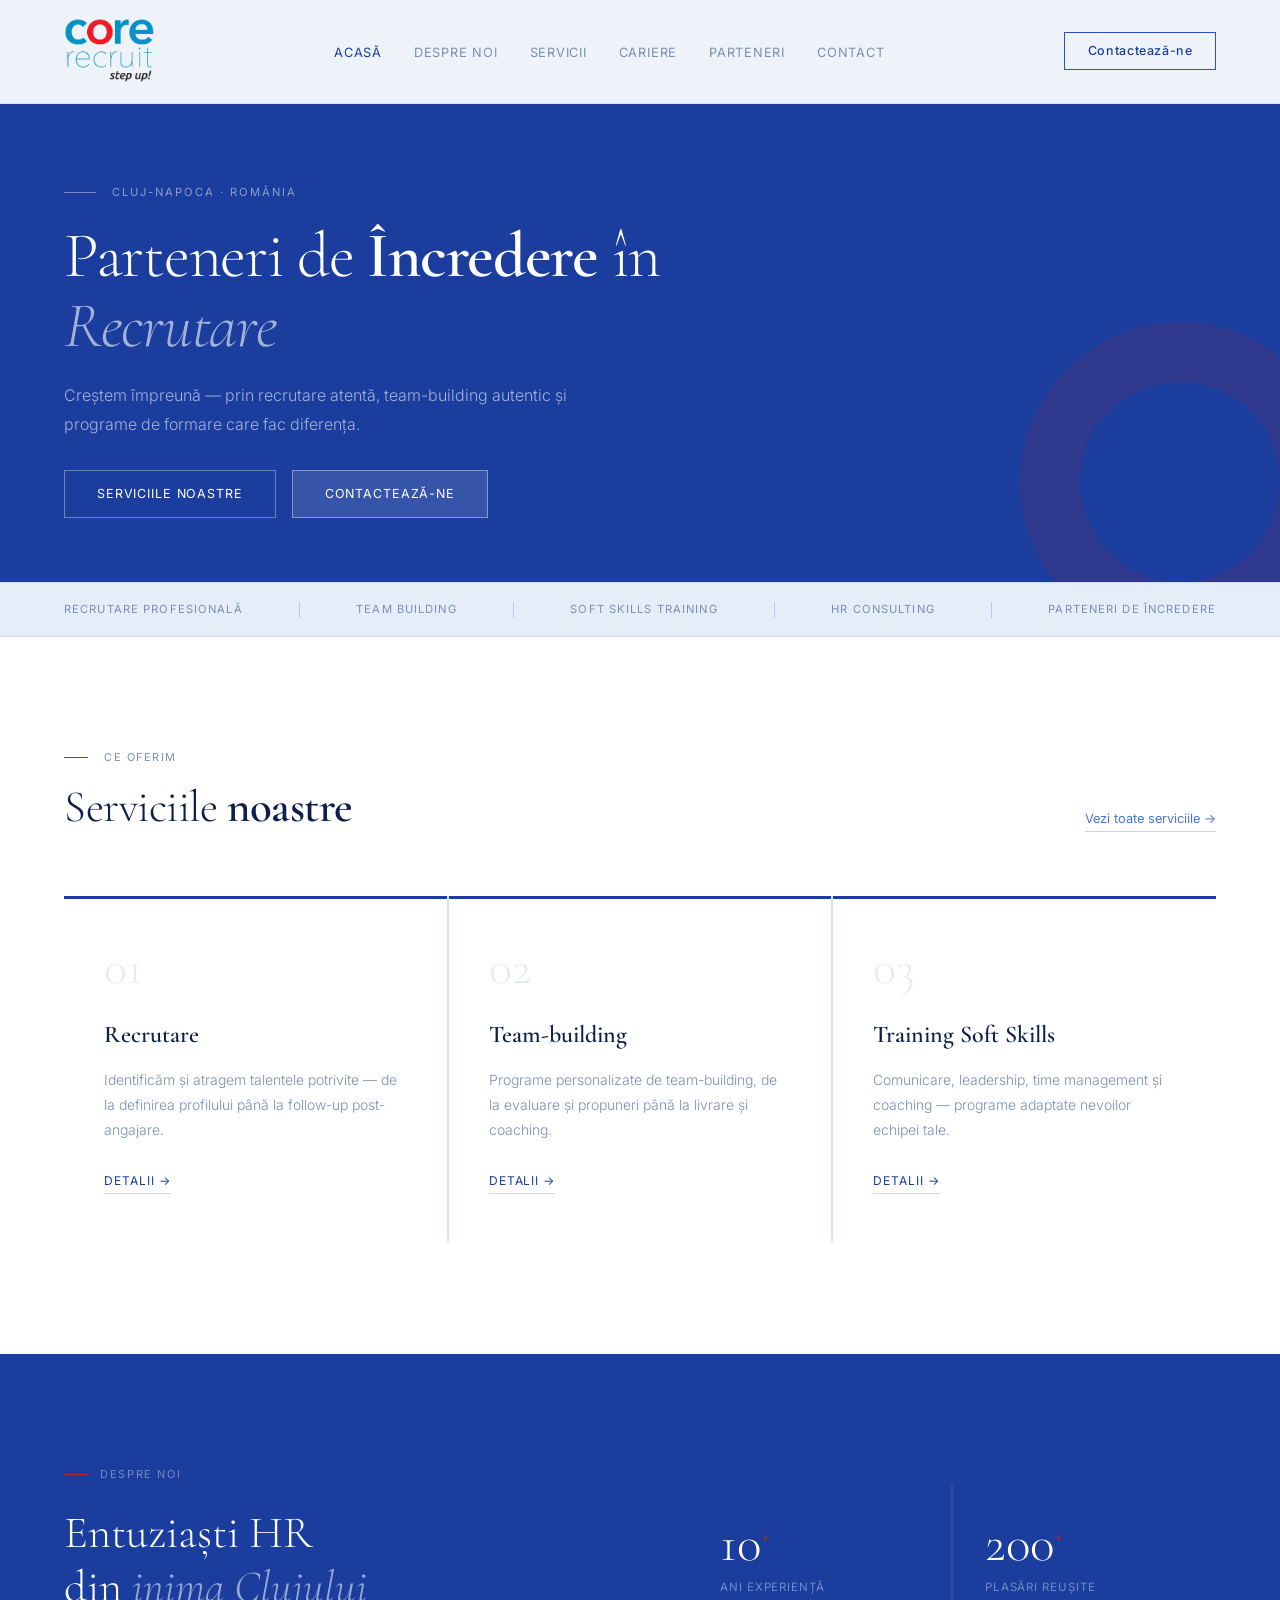
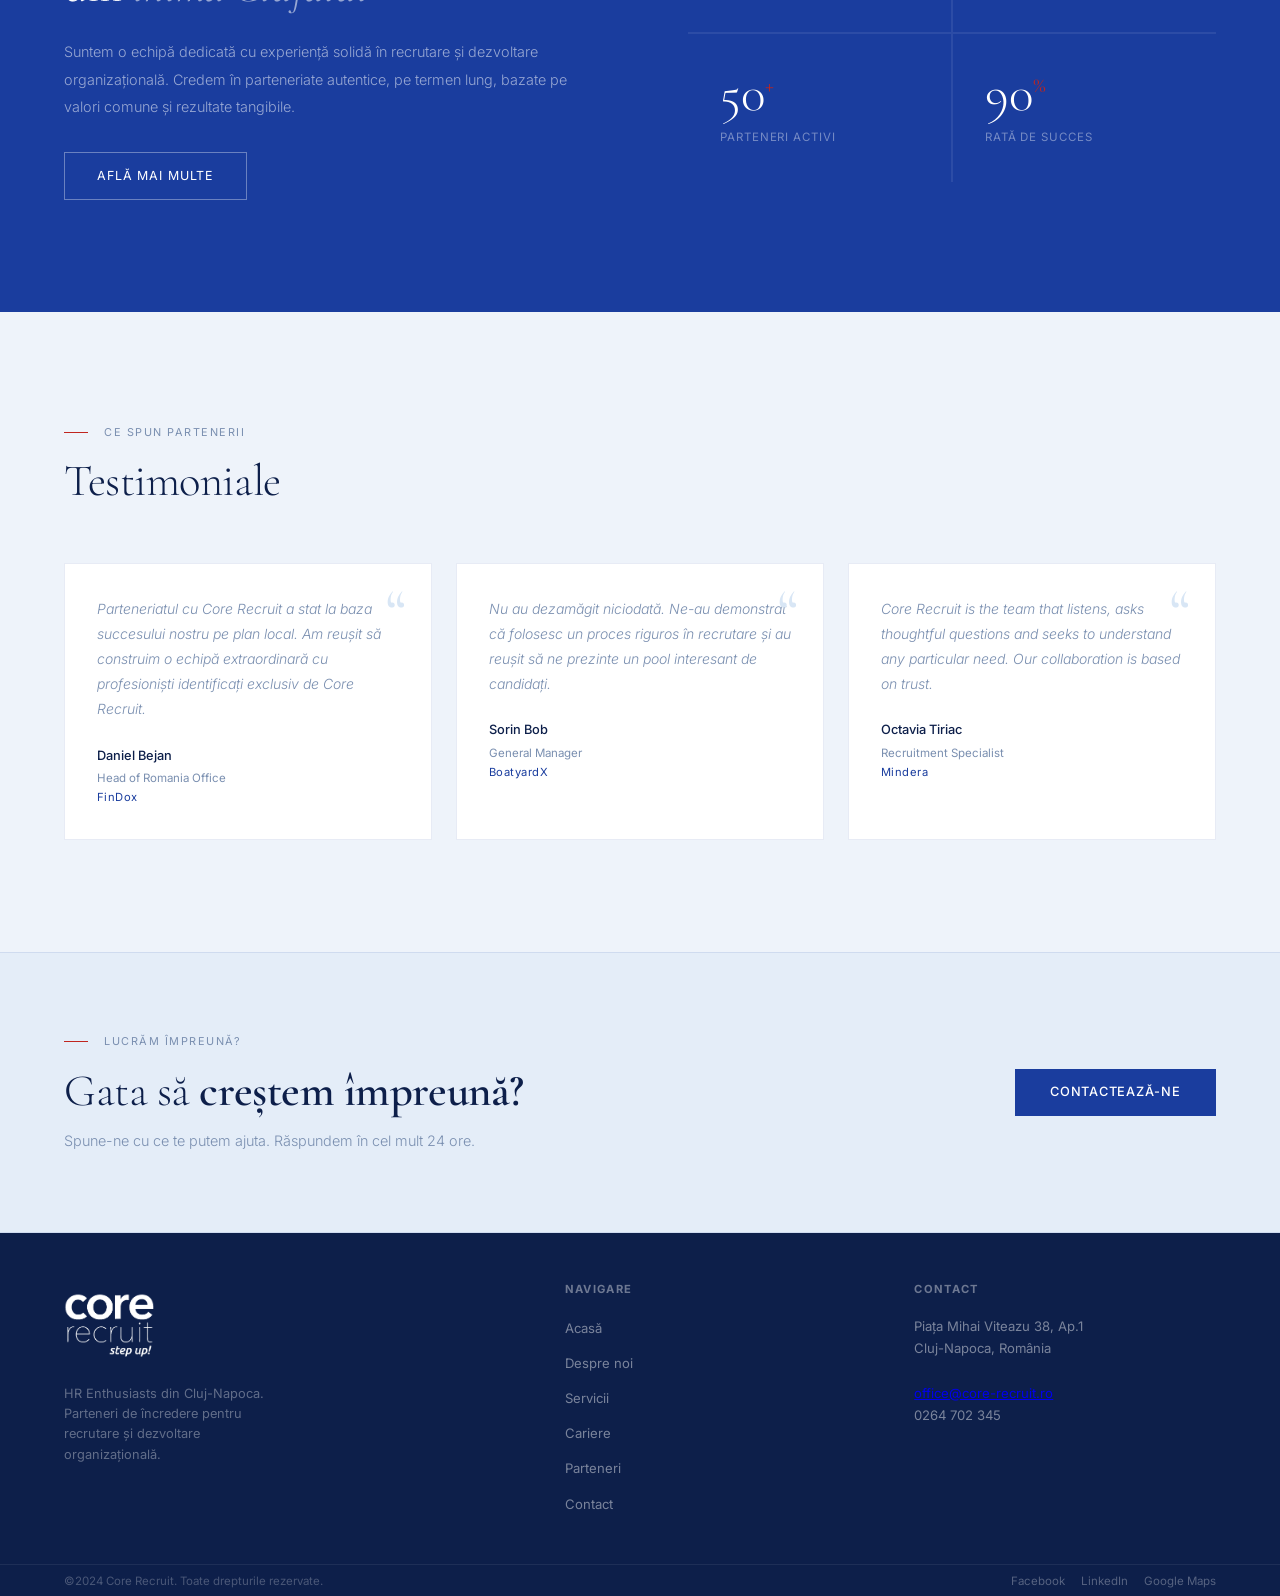
==== index.html @ f517571a "Update index.html" ====
<!DOCTYPE html>
<html lang="ro">
<head>
<meta charset="UTF-8">
<meta name="viewport" content="width=device-width, initial-scale=1.0">
<title>Core Recruit — HR Enthusiasts | Cluj-Napoca</title>
<meta name="description" content="Core Recruit — Agenție de recrutare, team-building și training din Cluj-Napoca. Parteneri de încredere pentru afacerea ta.">
<link href="https://fonts.googleapis.com/css2?family=Cormorant+Garamond:ital,wght@0,300;0,400;0,600;1,300;1,400&family=Inter:wght@300;400;500&display=swap" rel="stylesheet">
<link rel="stylesheet" href="css/styles.css">
<style>
  /* HERO */
  .hero {
    background: var(--blue); padding: 5rem 4rem 4rem; position: relative; overflow: hidden;
  }
  .hero::after {
    content: ''; position: absolute; right: -60px; bottom: -60px;
    width: 320px; height: 320px; border-radius: 50%;
    border: 60px solid rgba(192,37,31,0.12); pointer-events: none;
  }
  .hero-eyebrow { display: flex; align-items: center; gap: 1rem; margin-bottom: 1.2rem; }
  .hero-eyebrow .eyebrow-line { width: 32px; height: 1px; background: rgba(255,255,255,0.4); }
  .hero-eyebrow .eyebrow-text { font-size: 0.7rem; letter-spacing: 0.18em; text-transform: uppercase; color: rgba(255,255,255,0.5); }
  h1 {
    font-family: 'Cormorant Garamond', serif; font-size: clamp(2.5rem, 5vw, 4.5rem);
    font-weight: 300; line-height: 1.1; letter-spacing: -0.02em; color: white; margin-bottom: 1.2rem; max-width: 700px;
  }
  h1 strong { font-weight: 600; color: white; }
  h1 em { font-style: italic; color: rgba(255,255,255,0.6); }
  .hero-desc { font-size: 1rem; color: rgba(255,255,255,0.6); line-height: 1.8; max-width: 520px; margin-bottom: 2rem; font-weight: 300; }
  .hero-btns { display: flex; gap: 1rem; flex-wrap: wrap; }

  /* SERVICES SECTION */
  .services { padding: 7rem 4rem; background: var(--white); }
  .services-top { display: flex; justify-content: space-between; align-items: flex-end; margin-bottom: 4rem; }
  .section-link { font-size: 0.8rem; color: var(--blue-light); text-decoration: none; border-bottom: 1px solid rgba(74,114,216,0.3); padding-bottom: 1px; transition: color 0.2s; }
  .section-link:hover { color: var(--red); }
  .services-grid { display: grid; grid-template-columns: repeat(3,1fr); gap: 2px; background: var(--bg3); }
  .service-item { background: var(--white); padding: 3rem 2.5rem; transition: background 0.3s; position: relative; overflow: hidden; }
  .service-item::before { content:''; position:absolute; top:0; left:0; right:0; height:3px; background: var(--blue); transition: background 0.3s; }
  .service-item:hover { background: var(--bg); }
  .service-item:hover::before { background: var(--red); }
  .svc-num { font-family: 'Cormorant Garamond', serif; font-size: 3rem; font-weight: 300; color: rgba(26,61,158,0.1); line-height: 1; margin-bottom: 1.5rem; }
  .svc-title { font-family: 'Cormorant Garamond', serif; font-size: 1.5rem; font-weight: 600; color: var(--text); margin-bottom: 0.8rem; }
  .svc-desc { font-size: 0.875rem; color: var(--text-muted); line-height: 1.8; font-weight: 300; }
  .svc-link { display: inline-flex; align-items: center; gap: 0.5rem; margin-top: 1.8rem; font-size: 0.75rem; color: var(--blue); letter-spacing: 0.08em; text-transform: uppercase; text-decoration: none; border-bottom: 1px solid rgba(26,61,158,0.2); padding-bottom: 2px; transition: color 0.2s; }
  .svc-link:hover { color: var(--red); }

  /* ABOUT STRIP */
  .about-strip { background: var(--blue); padding: 7rem 4rem; display: grid; grid-template-columns: 1fr 1fr; gap: 6rem; align-items: center; }
  .al-tag { font-size: 0.68rem; letter-spacing: 0.15em; text-transform: uppercase; color: rgba(255,255,255,0.4); margin-bottom: 1.5rem; display: flex; align-items: center; gap: 0.75rem; }
  .al-tag::before { content:''; width:24px; height:1px; background:var(--red); }
  .about-title { font-family: 'Cormorant Garamond', serif; font-size: clamp(2rem,3.5vw,3rem); font-weight: 300; color: white; line-height: 1.2; margin-bottom: 1.5rem; }
  .about-title em { font-style: italic; color: rgba(255,255,255,0.55); }
  .about-desc { font-size: 0.9rem; color: rgba(255,255,255,0.55); line-height: 1.9; font-weight: 300; margin-bottom: 2rem; }
  .about-right { display: grid; grid-template-columns: 1fr 1fr; gap: 1.5px; background: rgba(255,255,255,0.08); }
  .about-stat { background: var(--blue); padding: 2.2rem 2rem; transition: background 0.3s; }
  .about-stat:hover { background: rgba(255,255,255,0.05); }
  .as-val { font-family: 'Cormorant Garamond', serif; font-size: 3.2rem; font-weight: 300; color: white; line-height: 1; }
  .as-val sup { font-size: 1.4rem; color: var(--red); vertical-align: super; }
  .as-label { font-size: 0.72rem; color: rgba(255,255,255,0.4); text-transform: uppercase; letter-spacing: 0.08em; margin-top: 0.5rem; }

  /* TESTIMONIALS */
  .testimonials { padding: 7rem 4rem; background: var(--bg); }
  .testimonials-grid { display: grid; grid-template-columns: repeat(3,1fr); gap: 1.5rem; margin-top: 3.5rem; }
  .tcard { background: var(--white); border: 1px solid var(--border); padding: 2rem; position: relative; transition: box-shadow 0.3s; }
  .tcard:hover { box-shadow: 0 8px 32px rgba(26,61,158,0.08); }
  .tcard::before { content:'\201C'; font-family:'Cormorant Garamond',serif; font-size:4rem; color:var(--bg3); position:absolute; top:1rem; right:1.5rem; line-height:1; }
  .tcard-text { font-size: 0.875rem; color: var(--text-muted); line-height: 1.8; font-weight: 300; margin-bottom: 1.5rem; font-style: italic; }
  .tcard-author { font-size: 0.8rem; font-weight: 500; color: var(--text); }
  .tcard-role { font-size: 0.72rem; color: var(--text-muted); margin-top: 0.2rem; }
  .tcard-company { font-size: 0.7rem; color: var(--blue); margin-top: 0.1rem; letter-spacing: 0.04em; }

  /* CONTACT CTA */
  .contact-cta { background: var(--bg2); border-top: 1px solid var(--border); border-bottom: 1px solid var(--border); padding: 5rem 4rem; display: flex; justify-content: space-between; align-items: center; gap: 3rem; }
  .cta-left .section-title { margin-bottom: 0.8rem; }
  .cta-left p { font-size: 0.9rem; color: var(--text-muted); font-weight: 300; }
  .cta-right { flex-shrink: 0; }

  @media (max-width: 960px) {
    .hero { padding: 3.5rem 1.5rem 3rem; }
    .services, .about-strip, .testimonials, .contact-cta { padding: 4rem 1.5rem; }
    .services-grid, .testimonials-grid { grid-template-columns: 1fr; }
    .about-strip { grid-template-columns: 1fr; gap: 3rem; }
    .contact-cta { flex-direction: column; align-items: flex-start; }
    .services-top { flex-direction: column; align-items: flex-start; gap: 1rem; }
  }
</style>
<script src="https://identity.netlify.com/v1/netlify-identity-widget.js"></script>
</head>
<body>

<nav>
  <a href="index.html" class="logo" id="nav-logo-link">
    <img src="/images/core-recruit-logo.png" alt="Core Recruit" id="nav-logo-img" style="height:90px;width:auto;display:block;">
    <span id="nav-logo-text" style="display:none;">Core<span style="color:var(--red);">.</span>Recruit</span>
  </a>
  <ul>
    <li><a href="index.html" class="active">Acasă</a></li>
    <li><a href="about.html">Despre noi</a></li>
    <li><a href="services.html">Servicii</a></li>
    <li><a href="careers.html">Cariere</a></li>
    <li><a href="partners.html">Parteneri</a></li>
    <li><a href="contact.html">Contact</a></li>
  </ul>
  <a href="contact.html" class="nav-cta">Contactează-ne</a>
  <button class="hamburger" id="hamburger" aria-label="Menu">
    <span></span><span></span><span></span>
  </button>
</nav>
<div class="mobile-menu" id="mobile-menu">
  <a href="index.html">Acasă</a>
  <a href="about.html">Despre noi</a>
  <a href="services.html">Servicii</a>
  <a href="careers.html">Cariere</a>
  <a href="partners.html">Parteneri</a>
  <a href="contact.html">Contact</a>
</div>

<section class="hero">
  <div class="hero-eyebrow">
    <div class="eyebrow-line"></div>
    <span class="eyebrow-text">Cluj-Napoca · România</span>
  </div>
  <h1>
    Parteneri de <strong style="display:inline;">Încredere</strong> în <em>Recrutare</em>
  </h1>
  <p class="hero-desc">Creștem împreună — prin recrutare atentă, team-building autentic și programe de formare care fac diferența.</p>
  <div class="hero-btns">
    <a href="services.html" class="btn-white">Serviciile noastre</a>
    <a href="contact.html" class="btn-white" style="background:rgba(255,255,255,0.12);border-color:rgba(255,255,255,0.4);">Contactează-ne</a>
  </div>
</section>

<div class="divider-strip">
  <div class="ds-item"><span class="ds-text">Recrutare profesională</span></div>
  <div class="ds-line"></div>
  <div class="ds-item"><span class="ds-text">Team Building</span></div>
  <div class="ds-line"></div>
  <div class="ds-item"><span class="ds-text">Soft Skills Training</span></div>
  <div class="ds-line"></div>
  <div class="ds-item"><span class="ds-text">HR Consulting</span></div>
  <div class="ds-line"></div>
  <div class="ds-item"><span class="ds-text">Parteneri de încredere</span></div>
</div>

<section class="services">
  <div class="services-top">
    <div>
      <div class="section-eyebrow"><div class="eyebrow-line"></div><span class="eyebrow-text">Ce oferim</span></div>
      <div class="section-title">Serviciile <strong>noastre</strong></div>
    </div>
    <a href="services.html" class="section-link">Vezi toate serviciile →</a>
  </div>
  <div class="services-grid">
    <div class="service-item">
      <div class="svc-num">01</div>
      <div class="svc-title">Recrutare</div>
      <div class="svc-desc">Identificăm și atragem talentele potrivite — de la definirea profilului până la follow-up post-angajare.</div>
      <a href="services.html#recrutare" class="svc-link">Detalii →</a>
    </div>
    <div class="service-item">
      <div class="svc-num">02</div>
      <div class="svc-title">Team-building</div>
      <div class="svc-desc">Programe personalizate de team-building, de la evaluare și propuneri până la livrare și coaching.</div>
      <a href="services.html#teambuilding" class="svc-link">Detalii →</a>
    </div>
    <div class="service-item">
      <div class="svc-num">03</div>
      <div class="svc-title">Training Soft Skills</div>
      <div class="svc-desc">Comunicare, leadership, time management și coaching — programe adaptate nevoilor echipei tale.</div>
      <a href="services.html#training" class="svc-link">Detalii →</a>
    </div>
  </div>
</section>

<section class="about-strip">
  <div class="about-left">
    <div class="al-tag">Despre noi</div>
    <div class="about-title">Entuziaști HR<br>din <em>inima Clujului</em></div>
    <p class="about-desc">Suntem o echipă dedicată cu experiență solidă în recrutare și dezvoltare organizațională. Credem în parteneriate autentice, pe termen lung, bazate pe valori comune și rezultate tangibile.</p>
    <a href="about.html" class="btn-white">Află mai multe</a>
  </div>
  <div class="about-right">
    <div class="about-stat"><div class="as-val">10<sup>+</sup></div><div class="as-label">Ani experiență</div></div>
    <div class="about-stat"><div class="as-val">200<sup>+</sup></div><div class="as-label">Plasări reușite</div></div>
    <div class="about-stat"><div class="as-val">50<sup>+</sup></div><div class="as-label">Parteneri activi</div></div>
    <div class="about-stat"><div class="as-val">90<sup>%</sup></div><div class="as-label">Rată de succes</div></div>
  </div>
</section>

<section class="testimonials">
  <div class="section-eyebrow"><div class="eyebrow-line"></div><span class="eyebrow-text">Ce spun partenerii</span></div>
  <div class="section-title">Testimoniale</div>
  <div class="testimonials-grid">
    <div class="tcard">
      <p class="tcard-text">Parteneriatul cu Core Recruit a stat la baza succesului nostru pe plan local. Am reușit să construim o echipă extraordinară cu profesioniști identificați exclusiv de Core Recruit.</p>
      <div class="tcard-author">Daniel Bejan</div>
      <div class="tcard-role">Head of Romania Office</div>
      <div class="tcard-company">FinDox</div>
    </div>
    <div class="tcard">
      <p class="tcard-text">Nu au dezamăgit niciodată. Ne-au demonstrat că folosesc un proces riguros în recrutare și au reușit să ne prezinte un pool interesant de candidați.</p>
      <div class="tcard-author">Sorin Bob</div>
      <div class="tcard-role">General Manager</div>
      <div class="tcard-company">BoatyardX</div>
    </div>
    <div class="tcard">
      <p class="tcard-text">Core Recruit is the team that listens, asks thoughtful questions and seeks to understand any particular need. Our collaboration is based on trust.</p>
      <div class="tcard-author">Octavia Tiriac</div>
      <div class="tcard-role">Recruitment Specialist</div>
      <div class="tcard-company">Mindera</div>
    </div>
  </div>
</section>

<div class="contact-cta">
  <div class="cta-left">
    <div class="section-eyebrow"><div class="eyebrow-line"></div><span class="eyebrow-text">Lucrăm împreună?</span></div>
    <div class="section-title">Gata să <strong>creștem împreună?</strong></div>
    <p>Spune-ne cu ce te putem ajuta. Răspundem în cel mult 24 ore.</p>
  </div>
  <div class="cta-right">
    <a href="contact.html" class="btn-primary">Contactează-ne</a>
  </div>
</div>

<footer>
  <div class="footer-brand">
    <a href="index.html" class="footer-logo" id="footer-logo-link">
      <img src="/images/core-recruit-logo.png" alt="Core Recruit" id="footer-logo-img" style="height:90px;width:auto;display:block;filter:brightness(0) invert(1);">
      <span id="footer-logo-text" style="display:none;">Core<span style="color:var(--red);">.</span>Recruit</span>
    </a>
    <p class="footer-tagline">HR Enthusiasts din Cluj-Napoca. Parteneri de încredere pentru recrutare și dezvoltare organizațională.</p>
  </div>
  <div class="footer-col">
    <h4>Navigare</h4>
    <ul>
      <li><a href="index.html">Acasă</a></li>
      <li><a href="about.html">Despre noi</a></li>
      <li><a href="services.html">Servicii</a></li>
      <li><a href="careers.html">Cariere</a></li>
      <li><a href="partners.html">Parteneri</a></li>
      <li><a href="contact.html">Contact</a></li>
    </ul>
  </div>
  <div class="footer-col">
    <h4>Contact</h4>
    <p>Piața Mihai Viteazu 38, Ap.1<br>Cluj-Napoca, România<br><br><a href="#" id="footer-email-link"></a><script>var e=document.getElementById("footer-email-link");e.textContent="office@core-recruit.ro";e.href="mailto:office@core-recruit.ro";</script><br>0264 702 345</p>
  </div>
</footer>
<div class="footer-bottom">
  <span class="footer-copy">©2024 Core Recruit. Toate drepturile rezervate.</span>
  <div class="footer-social">
    <a href="https://www.facebook.com/corerecruit.ro/" target="_blank">Facebook</a>
    <a href="https://www.linkedin.com/company/core-recruit/" target="_blank">LinkedIn</a>
    <a href="https://maps.google.com/?cid=15807430511712854046" target="_blank">Google Maps</a>
  </div>
</div>

<script src="js/main.js"></script>
<script>
async function loadLogo() {
  try {
    const res = await fetch('/content/settings/site.json');
    if (!res.ok) return;
    const data = await res.json();
    if (data.logo && data.logo.trim() && data.logo !== '/images/core-recruit-logo.png') {
      // CMS has a custom logo — swap both nav and footer
      const navImg = document.getElementById('nav-logo-img');
      const footerImg = document.getElementById('footer-logo-img');
      if (navImg) { navImg.src = data.logo; navImg.style.filter = ''; }
      if (footerImg) { footerImg.src = data.logo; }
    }
    // If logo field is empty, show text fallback instead of broken image
    if (!data.logo || !data.logo.trim()) {
      document.getElementById('nav-logo-img').style.display = 'none';
      document.getElementById('nav-logo-text').style.display = 'inline';
      document.getElementById('footer-logo-img').style.display = 'none';
      document.getElementById('footer-logo-text').style.display = 'inline';
    }
  } catch(e) {
    // On any error, show text fallback
    const navImg = document.getElementById('nav-logo-img');
    if (navImg) navImg.onerror = function() {
      this.style.display = 'none';
      document.getElementById('nav-logo-text').style.display = 'inline';
    };
    const footerImg = document.getElementById('footer-logo-img');
    if (footerImg) footerImg.onerror = function() {
      this.style.display = 'none';
      document.getElementById('footer-logo-text').style.display = 'inline';
    };
  }
}

document.addEventListener('DOMContentLoaded', function() {
  loadLogo();
});
</script>
</body>
</html>
---- css/styles.css ----
/* Core Recruit — Shared Styles v2 with Netlify CMS */
*,*::before,*::after{margin:0;padding:0;box-sizing:border-box}
:root{
  --bg:#eef3fa;--bg2:#e4edf8;--bg3:#d8e6f5;--white:#ffffff;
  --blue:#1a3d9e;--blue-mid:#2a52c0;--blue-light:#4a72d8;
  --red:#c0251f;--text:#0d1f4a;--text-mid:#3a4e7a;--text-muted:#7a8fb0;
  --border:rgba(26,61,158,0.1);--border-strong:rgba(26,61,158,0.2);
}
body{font-family:'Inter',sans-serif;background:var(--bg);color:var(--text);overflow-x:auto;line-height:1.6}

/* NAV */
nav{display:flex;align-items:center;justify-content:space-between;padding:0.4rem 4rem;position:sticky;top:0;z-index:100;background:rgba(238,243,250,0.95);backdrop-filter:blur(16px);border-bottom:1px solid var(--border)}
.logo{font-family:'Cormorant Garamond',serif;font-weight:600;font-size:1.4rem;letter-spacing:0.04em;color:var(--blue);text-decoration:none}
.logo span{color:var(--red)}
nav ul{list-style:none;display:flex;gap:2rem}
nav ul li a{text-decoration:none;color:var(--text-muted);font-size:0.8rem;letter-spacing:0.06em;text-transform:uppercase;transition:color 0.2s}
nav ul li a:hover,nav ul li a.active{color:var(--blue)}
.nav-cta{background:transparent;color:var(--blue);border:1px solid var(--blue-mid);padding:0.5rem 1.4rem;font-family:'Inter',sans-serif;font-size:0.78rem;font-weight:500;letter-spacing:0.05em;cursor:pointer;transition:all 0.25s;text-decoration:none;display:inline-block}
.nav-cta:hover{background:var(--blue);color:white}
.hamburger{display:none;flex-direction:column;gap:5px;cursor:pointer;background:none;border:none;padding:4px}
.hamburger span{width:24px;height:1.5px;background:var(--blue);display:block;transition:all 0.3s}
.mobile-menu{display:none;flex-direction:column;position:fixed;top:64px;left:0;right:0;background:rgba(238,243,250,0.98);backdrop-filter:blur(16px);border-bottom:1px solid var(--border);padding:1.5rem 2rem;gap:1.2rem;z-index:99}
.mobile-menu a{text-decoration:none;color:var(--text-mid);font-size:0.9rem;letter-spacing:0.06em;text-transform:uppercase}
.mobile-menu.open{display:flex}

/* BUTTONS */
.btn-primary{background:var(--blue);color:white;border:none;padding:0.85rem 2.2rem;font-family:'Inter',sans-serif;font-size:0.8rem;font-weight:500;letter-spacing:0.06em;text-transform:uppercase;cursor:pointer;transition:all 0.25s;text-decoration:none;display:inline-block}
.btn-primary:hover{background:var(--blue-mid);transform:translateY(-1px)}
.btn-ghost{background:transparent;color:var(--text-mid);border:1px solid var(--border-strong);padding:0.85rem 2.2rem;font-family:'Inter',sans-serif;font-size:0.8rem;letter-spacing:0.06em;text-transform:uppercase;cursor:pointer;transition:all 0.25s;text-decoration:none;display:inline-block}
.btn-ghost:hover{border-color:var(--blue);color:var(--blue)}
.btn-white{background:transparent;color:white;border:1px solid rgba(255,255,255,0.35);padding:0.8rem 2rem;font-family:'Inter',sans-serif;font-size:0.78rem;letter-spacing:0.07em;text-transform:uppercase;cursor:pointer;transition:all 0.25s;text-decoration:none;display:inline-block}
.btn-white:hover{background:rgba(255,255,255,0.1);border-color:rgba(255,255,255,0.6)}

/* TYPOGRAPHY */
.section-eyebrow{display:flex;align-items:center;gap:1rem;margin-bottom:1rem}
.eyebrow-line{width:24px;height:1px;background:var(--red);flex-shrink:0}
.eyebrow-text{font-size:0.68rem;letter-spacing:0.14em;text-transform:uppercase;color:var(--text-muted)}
.section-title{font-family:'Cormorant Garamond',serif;font-size:clamp(2rem,3.5vw,3rem);font-weight:300;color:var(--text);letter-spacing:-0.01em;line-height:1.1}
.section-title strong{font-weight:600}
.section-title.white{color:white}

/* PAGE HERO */
.page-hero{background:var(--blue);padding:5rem 4rem 4rem;position:relative;overflow:hidden}
.page-hero::after{content:'';position:absolute;right:-60px;bottom:-60px;width:320px;height:320px;border-radius:50%;border:60px solid rgba(192,37,31,0.12);pointer-events:none}
.page-hero-eyebrow{display:flex;align-items:center;gap:1rem;margin-bottom:1.2rem}
.page-hero-eyebrow .eyebrow-line{background:rgba(255,255,255,0.4)}
.page-hero-eyebrow .eyebrow-text{color:rgba(255,255,255,0.5)}
.page-hero h1{font-family:'Cormorant Garamond',serif;font-weight:300;font-size:clamp(2.5rem,5vw,4.5rem);color:white;line-height:1.1;letter-spacing:-0.02em;max-width:700px}
.page-hero h1 strong{font-weight:600}
.page-hero h1 em{font-style:italic;color:rgba(255,255,255,0.6)}
.page-hero p{color:rgba(255,255,255,0.6);font-size:1rem;line-height:1.8;max-width:520px;margin-top:1.2rem}

/* FOOTER */
footer{background:var(--text);padding:3rem 4rem;display:grid;grid-template-columns:1.5fr 1fr 1fr;gap:3rem;align-items:start}
.footer-logo{font-family:'Cormorant Garamond',serif;font-weight:600;font-size:1.3rem;letter-spacing:0.04em;color:white;display:block;margin-bottom:0.8rem;text-decoration:none}
.footer-logo span{color:var(--red)}
.footer-tagline{font-size:0.8rem;color:rgba(255,255,255,0.35);line-height:1.6;max-width:220px}
.footer-col h4{font-size:0.7rem;letter-spacing:0.12em;text-transform:uppercase;color:rgba(255,255,255,0.4);margin-bottom:1rem}
.footer-col ul{list-style:none;display:flex;flex-direction:column;gap:0.6rem}
.footer-col ul li a{font-size:0.82rem;color:rgba(255,255,255,0.45);text-decoration:none;transition:color 0.2s}
.footer-col ul li a:hover{color:white}
.footer-col p{font-size:0.82rem;color:rgba(255,255,255,0.45);line-height:1.7}
.footer-bottom{background:var(--text);border-top:1px solid rgba(255,255,255,0.07);padding:0.4rem 4rem;display:flex;justify-content:space-between;align-items:center}
.footer-copy{font-size:0.72rem;color:rgba(255,255,255,0.25)}
.footer-social{display:flex;gap:1rem}
.footer-social a{font-size:0.72rem;color:rgba(255,255,255,0.3);text-decoration:none;transition:color 0.2s}
.footer-social a:hover{color:white}

/* DIVIDER */
.divider-strip{background:var(--bg2);border-top:1px solid var(--border);border-bottom:1px solid var(--border);padding:1.1rem 4rem;display:flex;justify-content:space-between;align-items:center;overflow:hidden}
.ds-item{display:flex;align-items:center;gap:0.75rem;flex-shrink:0}
.ds-line{width:1px;height:16px;background:var(--border-strong);flex-shrink:0}
.ds-text{font-size:0.7rem;letter-spacing:0.1em;text-transform:uppercase;color:var(--text-muted)}

/* LOADING */
.content-loading{display:flex;align-items:center;justify-content:center;padding:4rem;color:var(--text-muted);font-size:0.875rem;gap:1rem}
.spinner{width:24px;height:24px;border:2px solid var(--border);border-top-color:var(--blue);border-radius:50%;animation:spin 0.7s linear infinite;flex-shrink:0}
@keyframes spin{to{transform:rotate(360deg)}}

/* FADE IN */
.fade-in{opacity:0;transform:translateY(20px);transition:opacity 0.6s ease,transform 0.6s ease}
.fade-in.visible{opacity:1;transform:translateY(0)}

@media(max-width:960px){
  nav ul,.nav-cta{display:none}
  .hamburger{display:flex}
  nav{padding:1rem 1.5rem}
  .page-hero{padding:3.5rem 1.5rem 3rem}
  footer{grid-template-columns:1fr;gap:2rem;padding:2.5rem 1.5rem}
  .footer-bottom{padding:1rem 1.5rem;flex-direction:column;gap:0.5rem;text-align:center}
  .divider-strip{padding:1rem 1.5rem;gap:0.8rem;flex-wrap:wrap}
  .ds-line{display:none}
}

/* ---- LOGO IMAGE ---- */
.logo-img-link { display:flex; align-items:center; text-decoration:none; }
.nav-logo { height:48px; width:auto; display:block; }
.footer-logo-img { display:block; margin-bottom:0.8rem; text-decoration:none; }
.footer-logo-img-el { height:44px; width:auto; filter:brightness(0) invert(1); }
nav { gap:1rem; }

/* ---- LOGO (image + text fallback) ---- */
.logo { display:flex; align-items:center; text-decoration:none; font-family:'Cormorant Garamond',serif; font-weight:600; font-size:1.4rem; letter-spacing:0.04em; color:var(--blue); }
.logo .logo-text { color:var(--blue); }
.logo .logo-text span { color:var(--red); }
.footer-logo { display:flex; align-items:center; text-decoration:none; font-family:'Cormorant Garamond',serif; font-weight:600; font-size:1.3rem; color:white; margin-bottom:0.8rem; }
.footer-logo .footer-logo-text span { color:var(--red); }
nav { gap:1rem; }
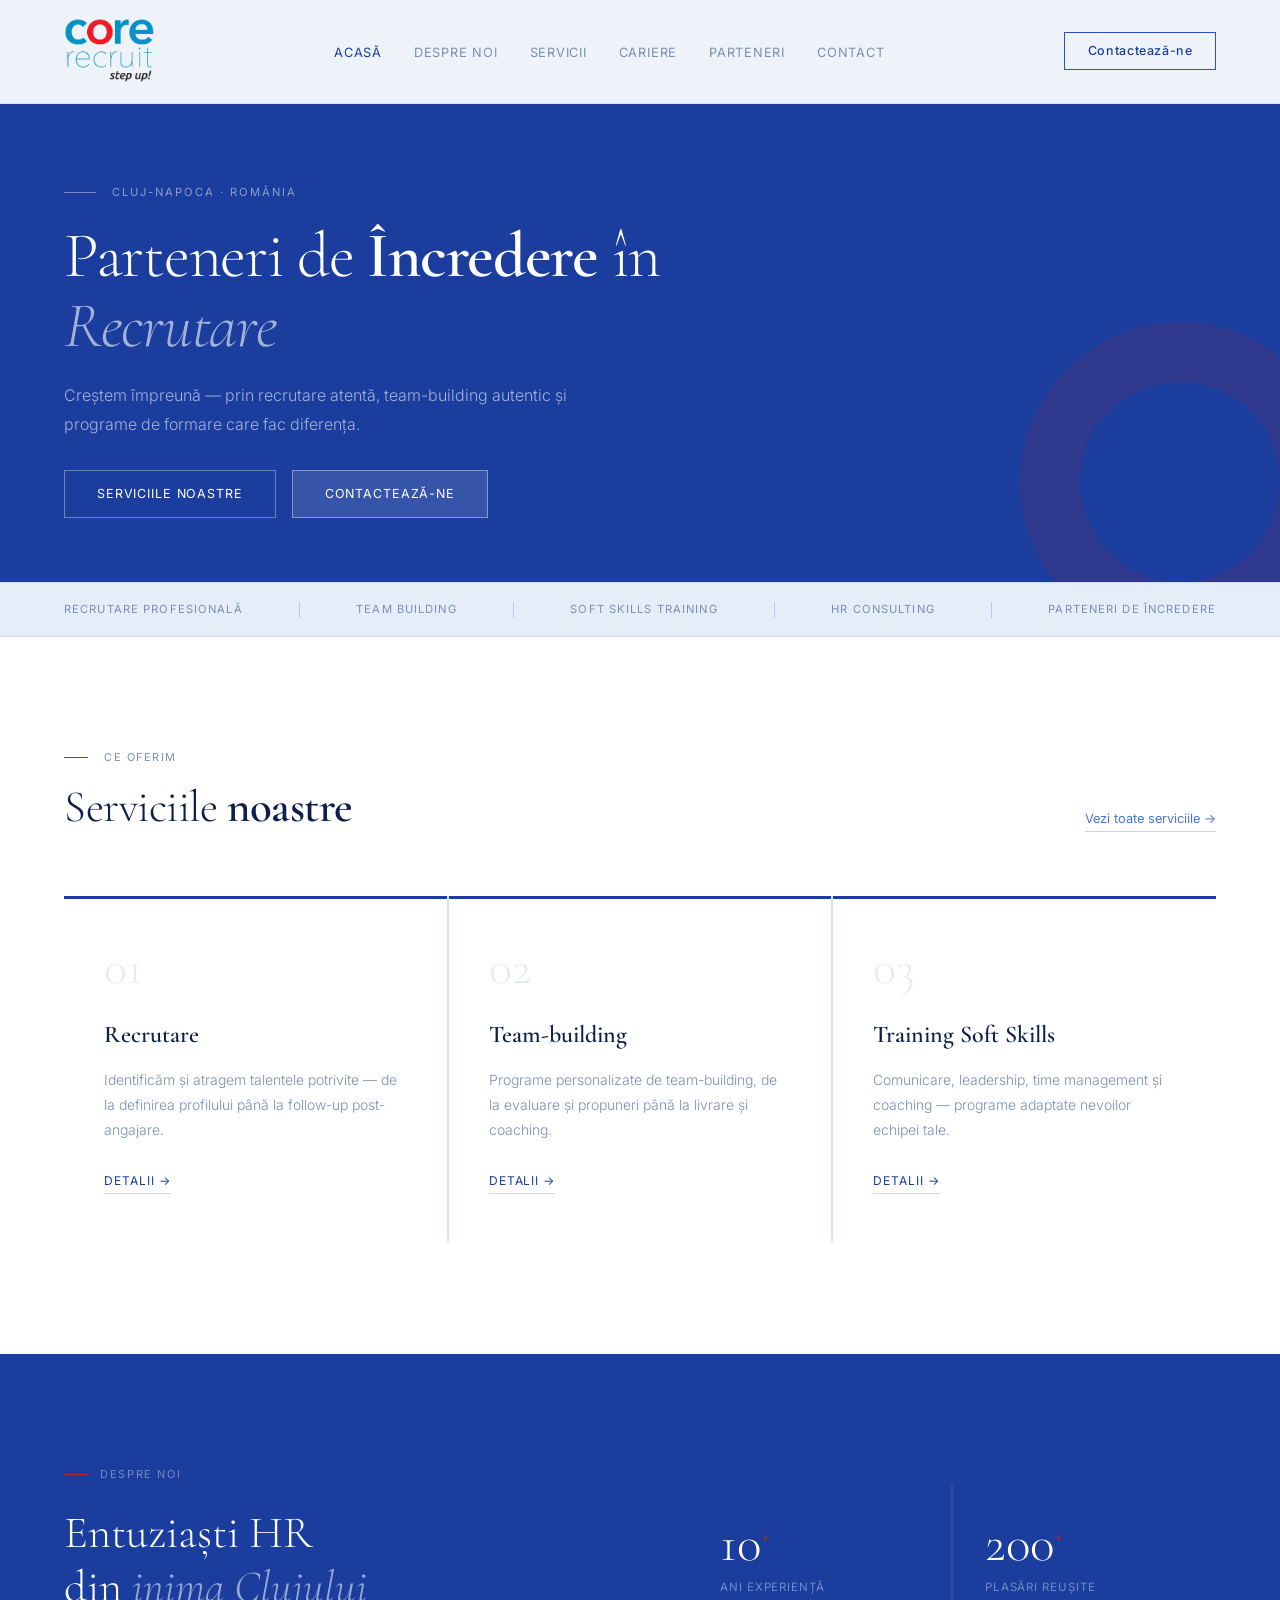
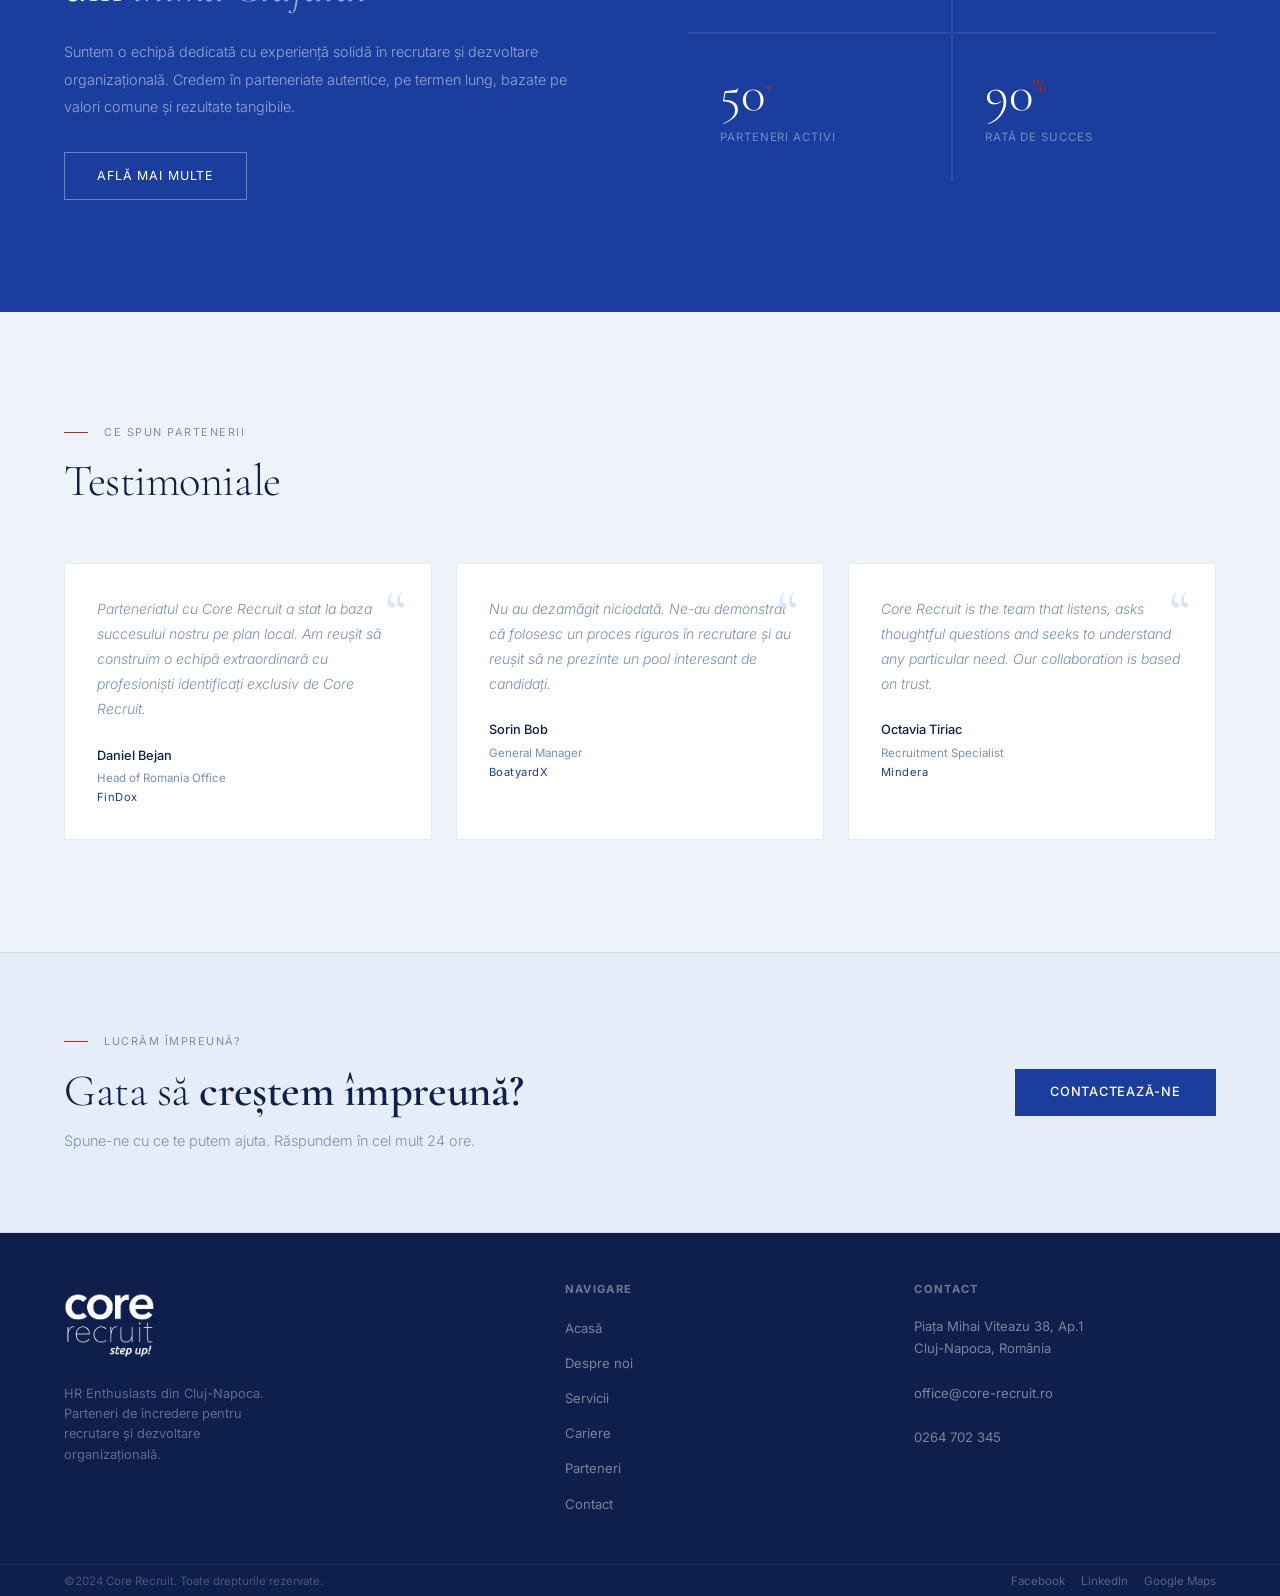
==== commit caa9806a: "Update index.html" ====
--- a/index.html
+++ b/index.html
@@ -245,7 +245,7 @@
   </div>
   <div class="footer-col">
     <h4>Contact</h4>
-    <p>Piața Mihai Viteazu 38, Ap.1<br>Cluj-Napoca, România<br><br><a href="#" id="footer-email-link"></a><script>var e=document.getElementById("footer-email-link");e.textContent="office@core-recruit.ro";e.href="mailto:office@core-recruit.ro";</script><br>0264 702 345</p>
+    <p>Piața Mihai Viteazu 38, Ap.1<br>Cluj-Napoca, România<br><br>office@core-recruit.ro<br><br>0264 702 345</p>
   </div>
 </footer>
 <div class="footer-bottom">
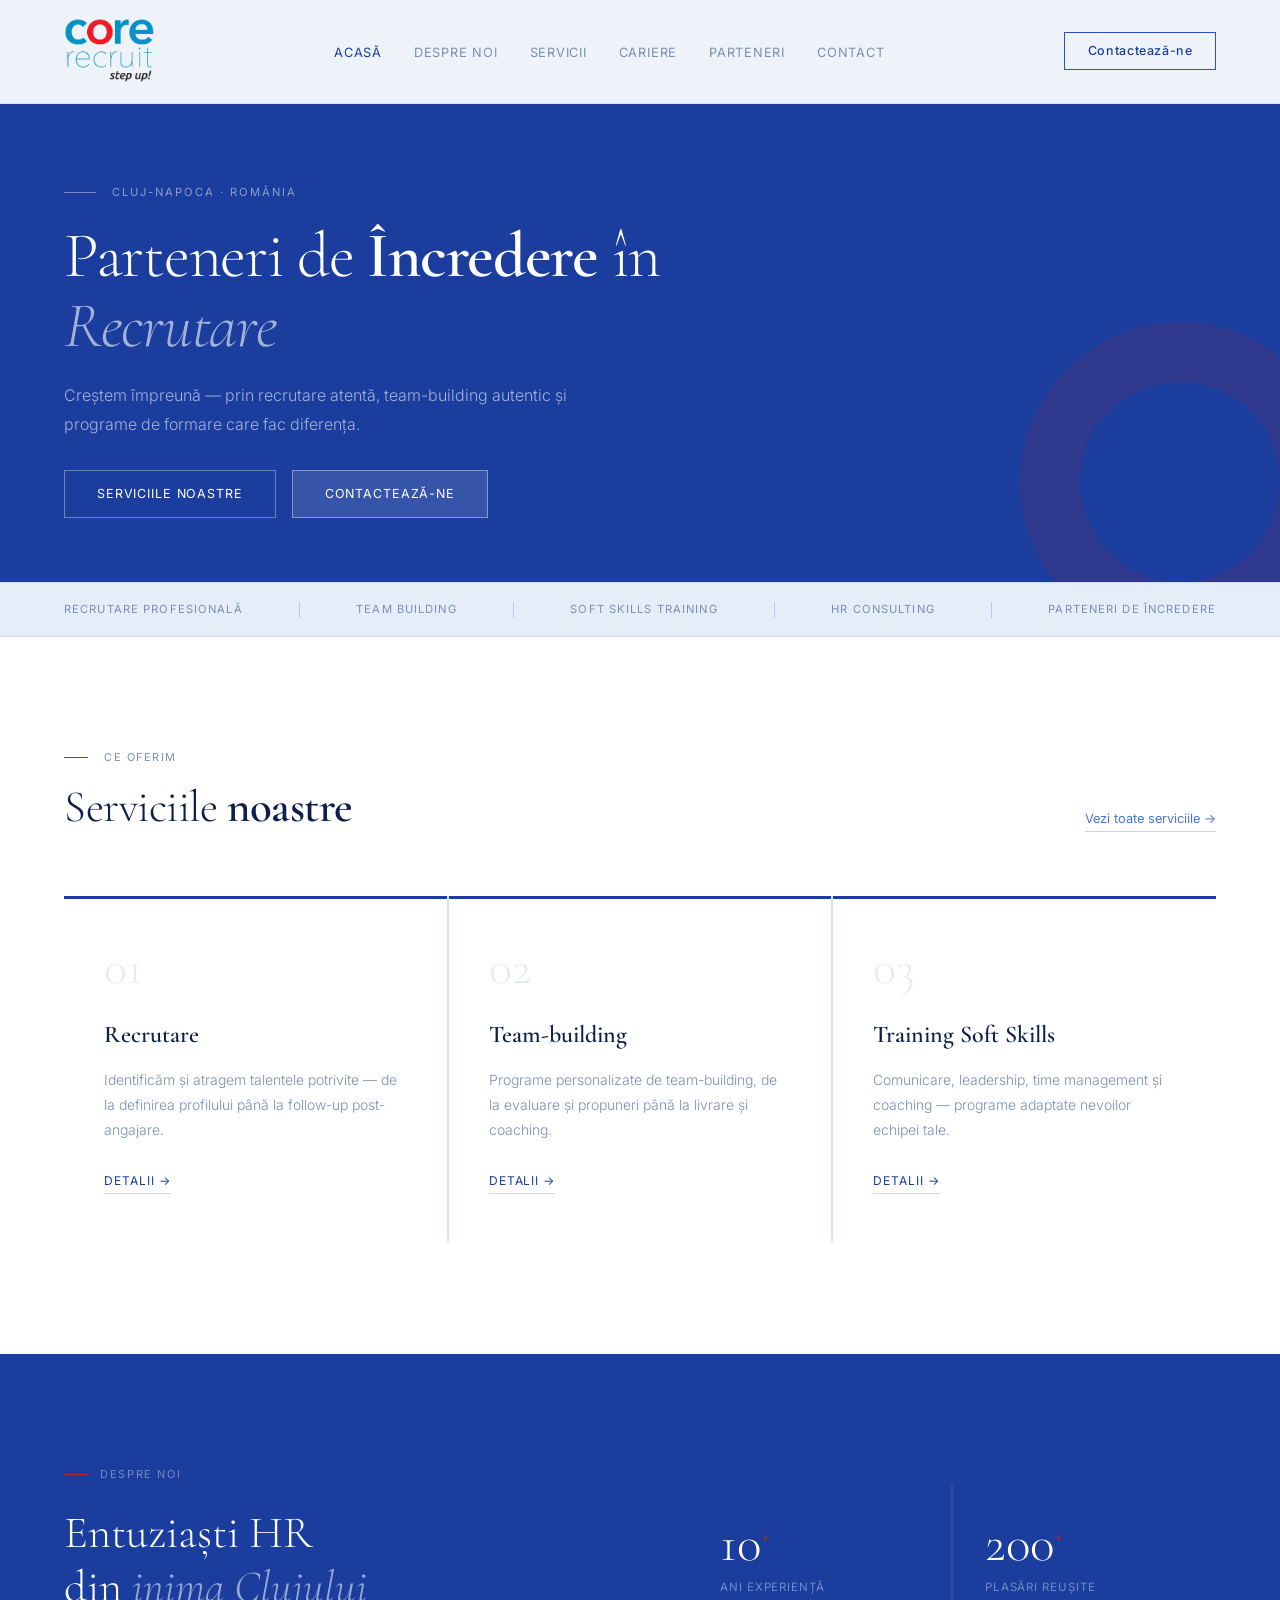
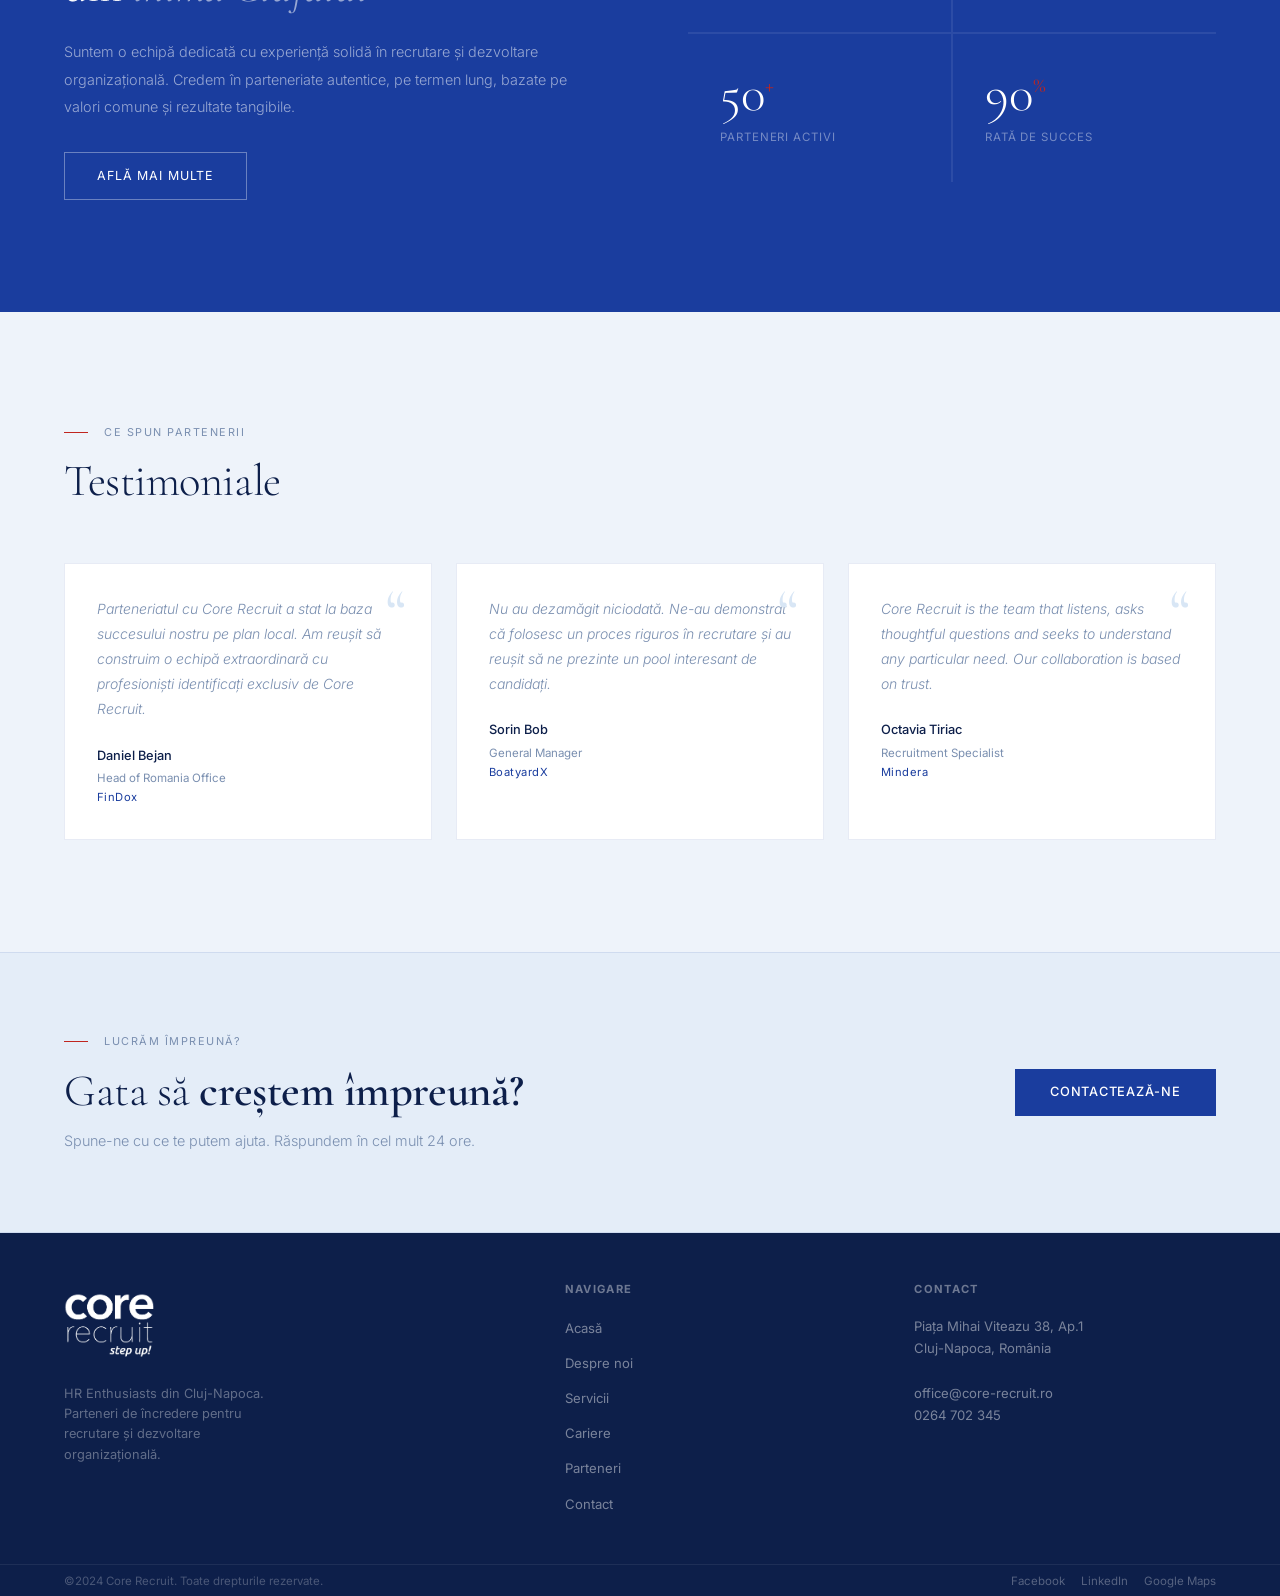
==== commit d497b6e8: "Update index.html" ====
--- a/index.html
+++ b/index.html
@@ -245,7 +245,7 @@
   </div>
   <div class="footer-col">
     <h4>Contact</h4>
-    <p>Piața Mihai Viteazu 38, Ap.1<br>Cluj-Napoca, România<br><br>office@core-recruit.ro<br><br>0264 702 345</p>
+    <p>Piața Mihai Viteazu 38, Ap.1<br>Cluj-Napoca, România<br><br>office@core-recruit.ro<br>0264 702 345</p>
   </div>
 </footer>
 <div class="footer-bottom">
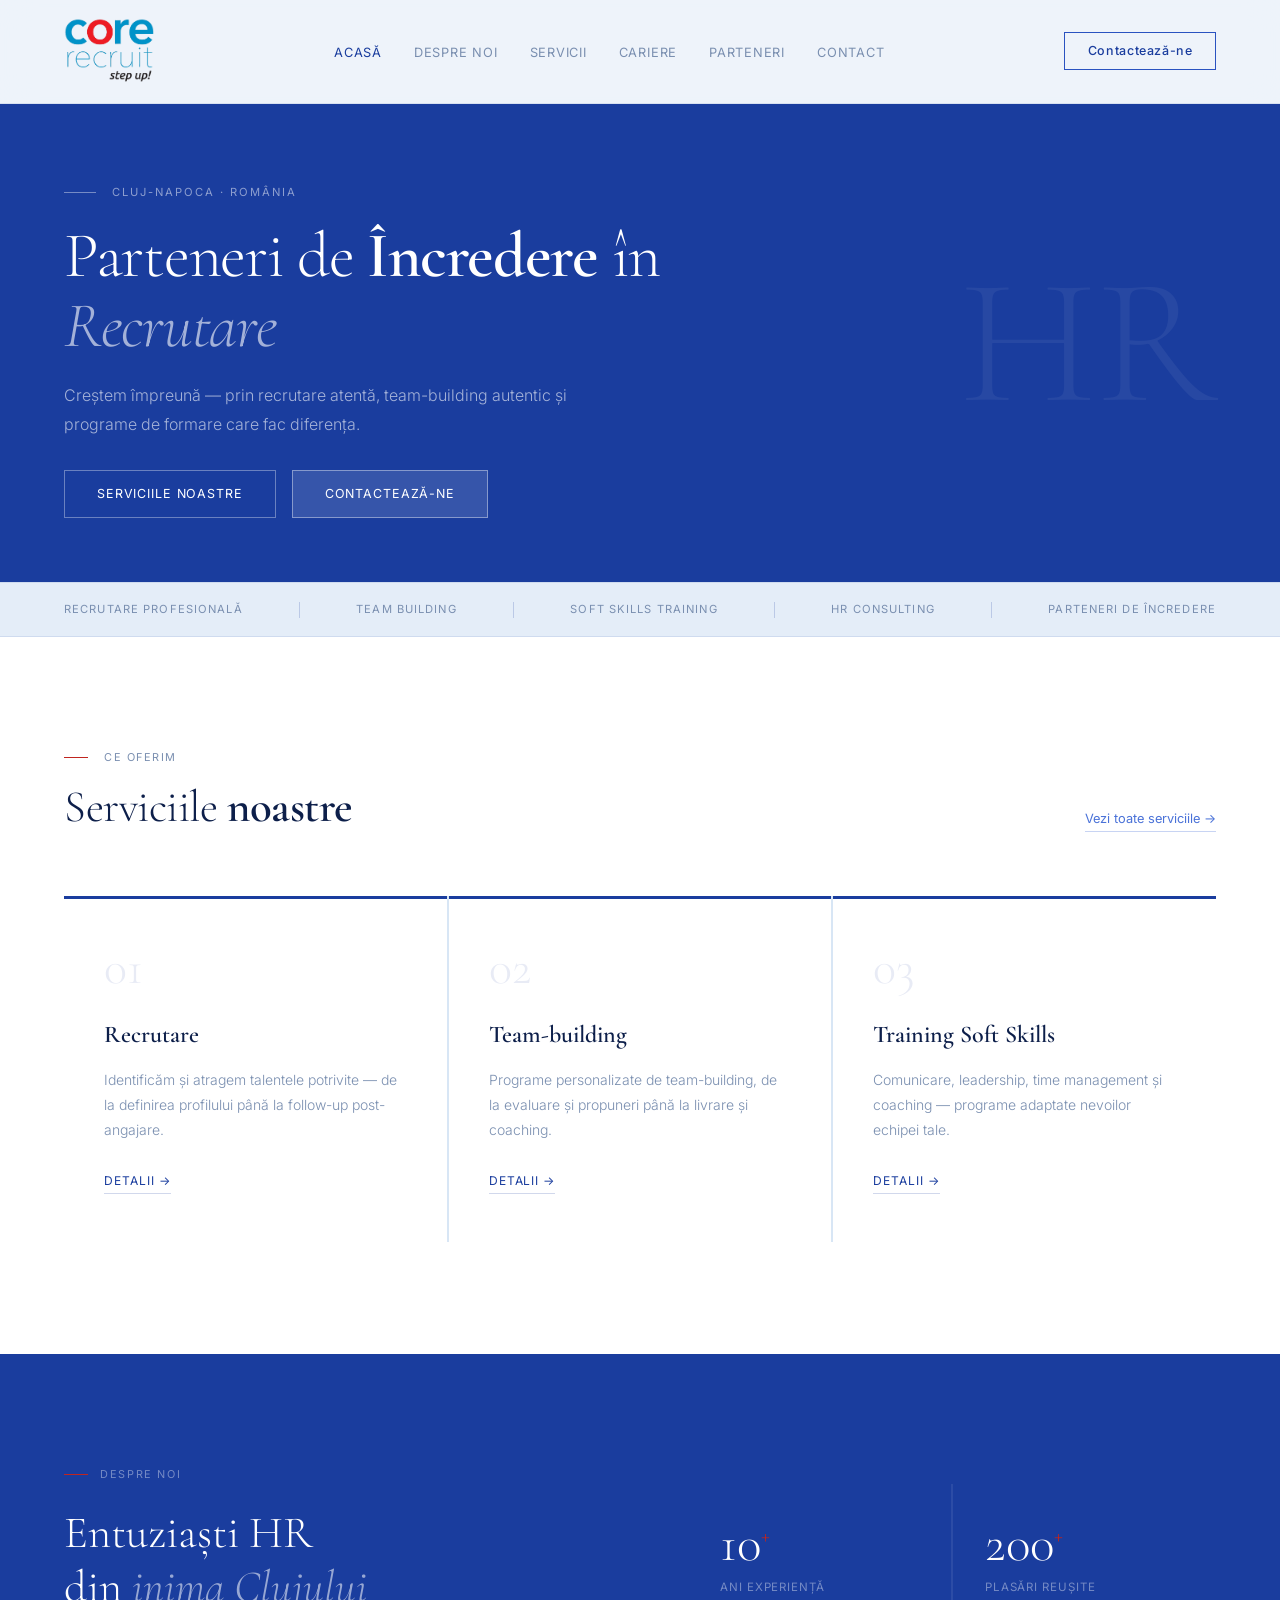
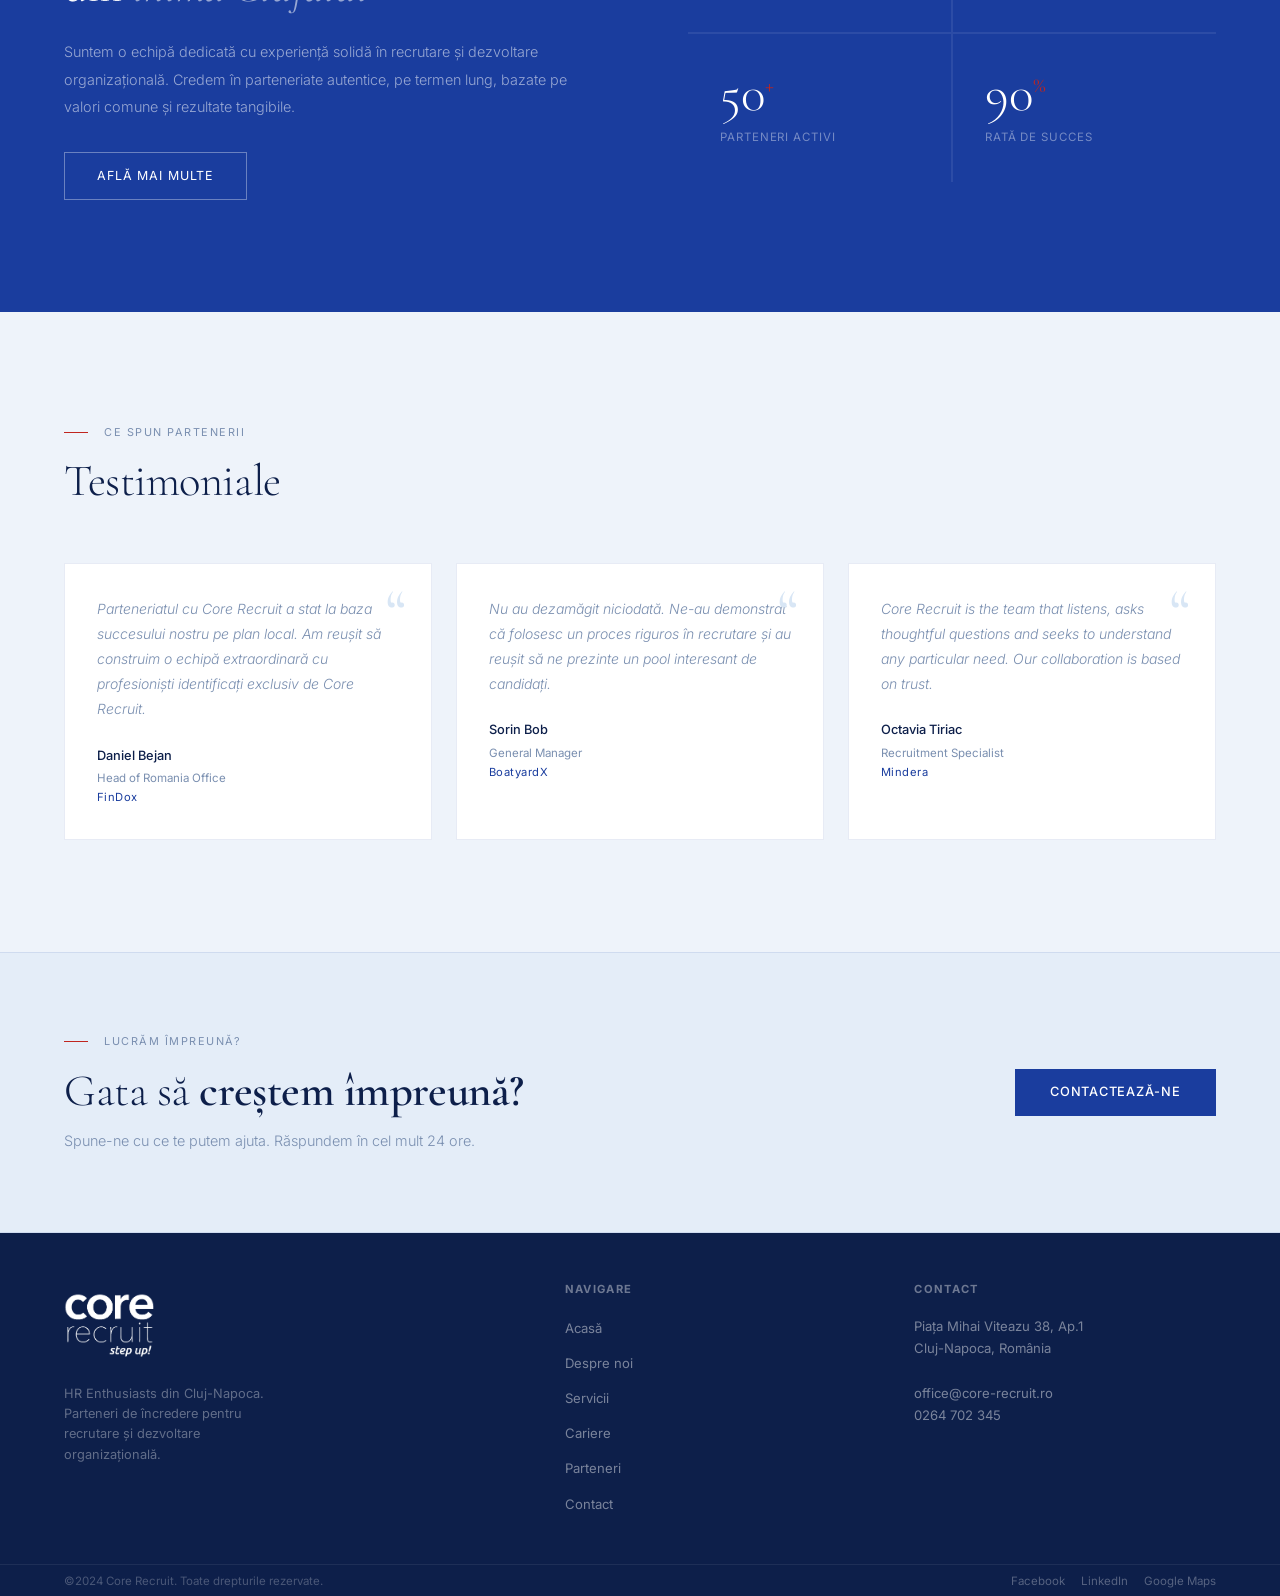
==== commit 461d3e1a: "Update index.html" ====
--- a/index.html
+++ b/index.html
@@ -12,11 +12,11 @@
   .hero {
     background: var(--blue); padding: 5rem 4rem 4rem; position: relative; overflow: hidden;
   }
-  .hero::after {
-    content: ''; position: absolute; right: -60px; bottom: -60px;
-    width: 320px; height: 320px; border-radius: 50%;
-    border: 60px solid rgba(192,37,31,0.12); pointer-events: none;
-  }
+  .hero-watermark {
+  position: absolute; right: 4rem; top: 50%; transform: translateY(-50%);
+  font-family: 'Cormorant Garamond', serif; font-size: 180px; font-weight: 300;
+  color: rgba(255,255,255,0.06); line-height: 1; pointer-events: none; user-select: none;
+}
   .hero-eyebrow { display: flex; align-items: center; gap: 1rem; margin-bottom: 1.2rem; }
   .hero-eyebrow .eyebrow-line { width: 32px; height: 1px; background: rgba(255,255,255,0.4); }
   .hero-eyebrow .eyebrow-text { font-size: 0.7rem; letter-spacing: 0.18em; text-transform: uppercase; color: rgba(255,255,255,0.5); }
@@ -117,6 +117,7 @@
 </div>
 
 <section class="hero">
+  <div class="hero-watermark">HR</div>
   <div class="hero-eyebrow">
     <div class="eyebrow-line"></div>
     <span class="eyebrow-text">Cluj-Napoca · România</span>
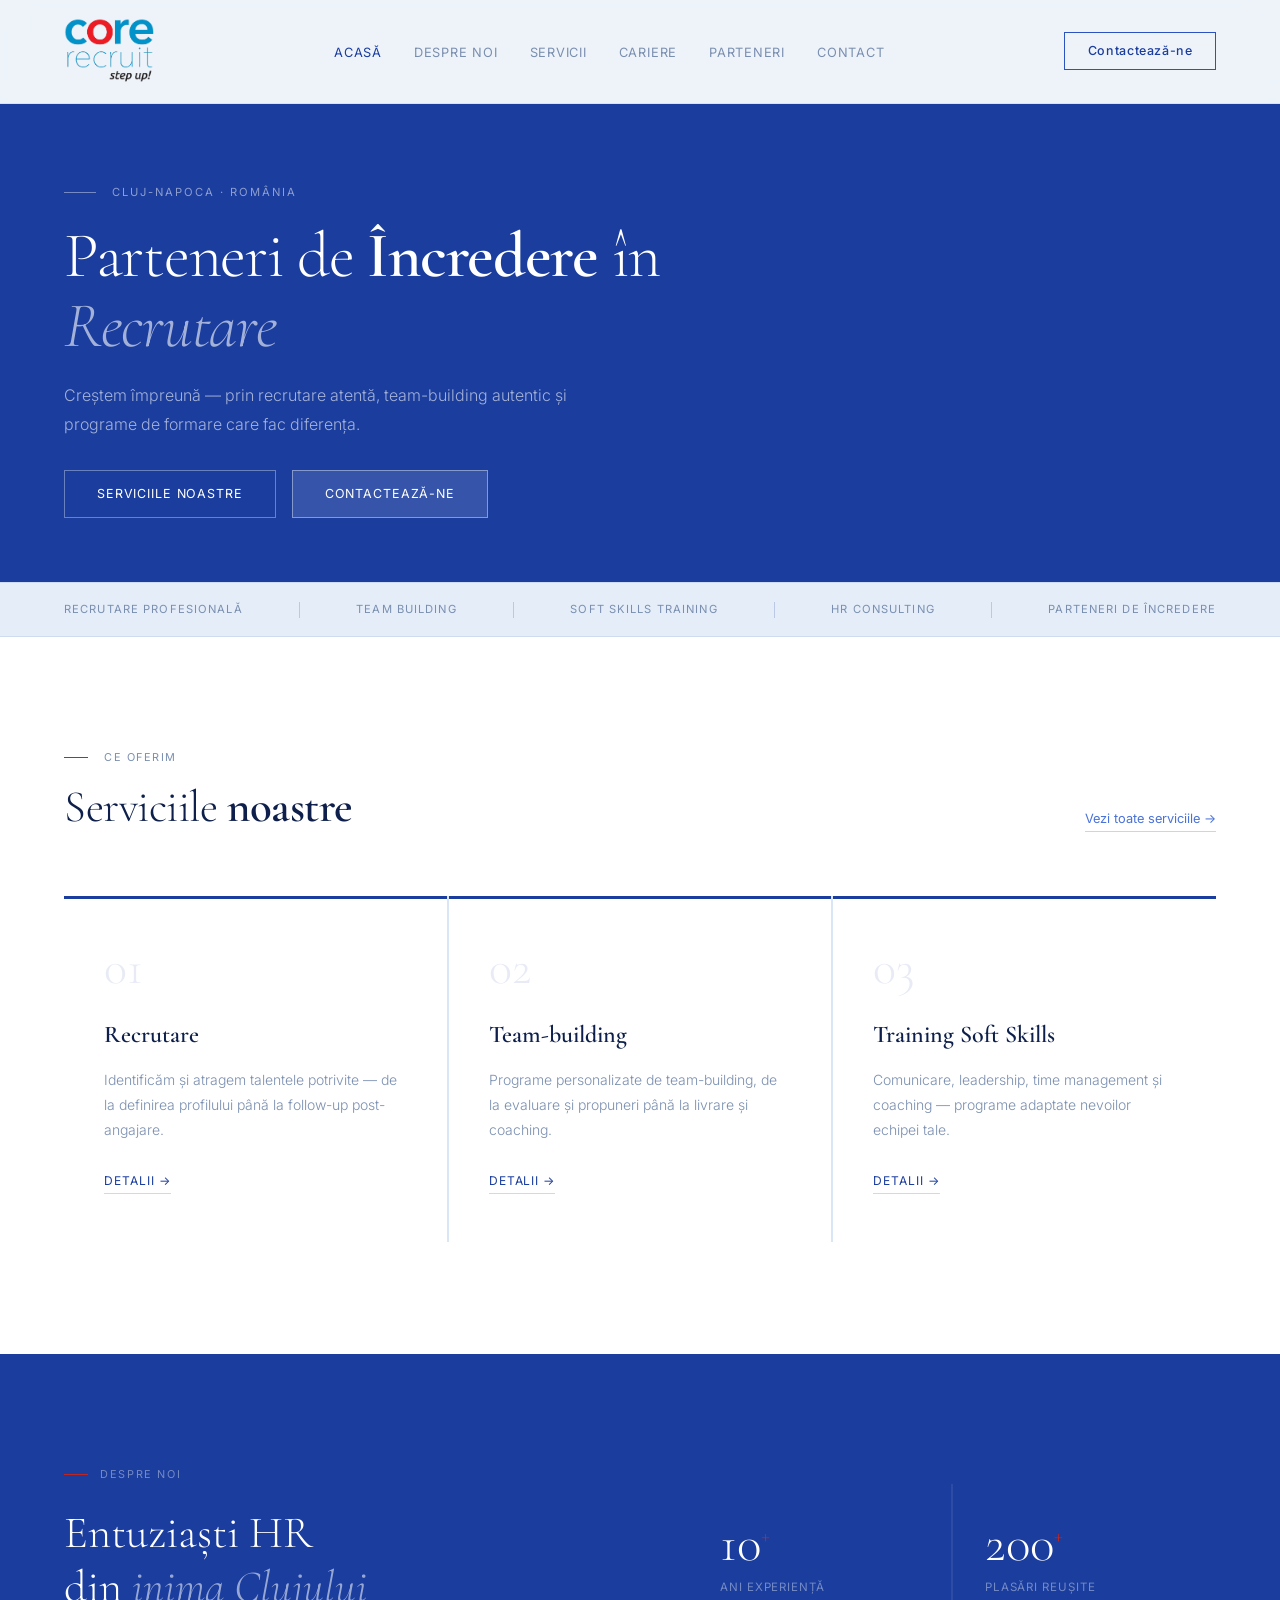
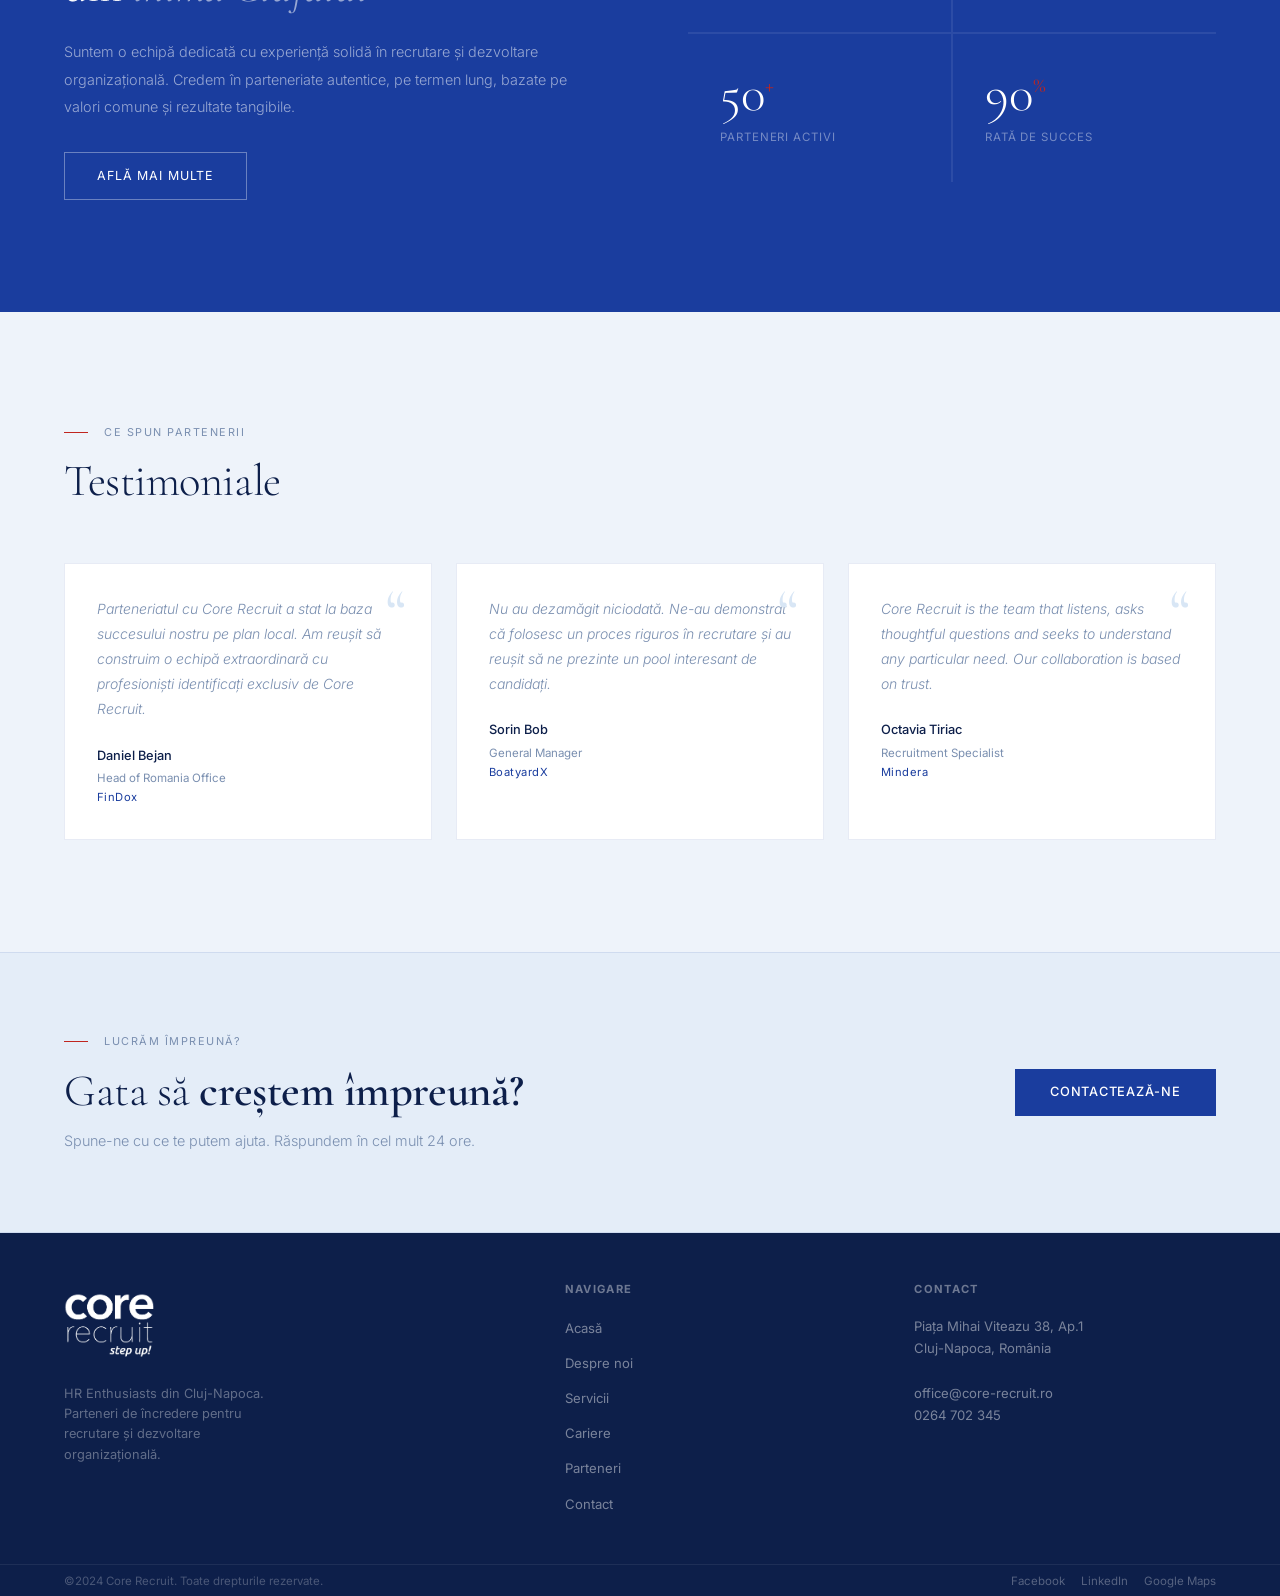
==== commit dac73dce: "Update index.html" ====
--- a/index.html
+++ b/index.html
@@ -117,7 +117,6 @@
 </div>
 
 <section class="hero">
-  <div class="hero-watermark">HR</div>
   <div class="hero-eyebrow">
     <div class="eyebrow-line"></div>
     <span class="eyebrow-text">Cluj-Napoca · România</span>
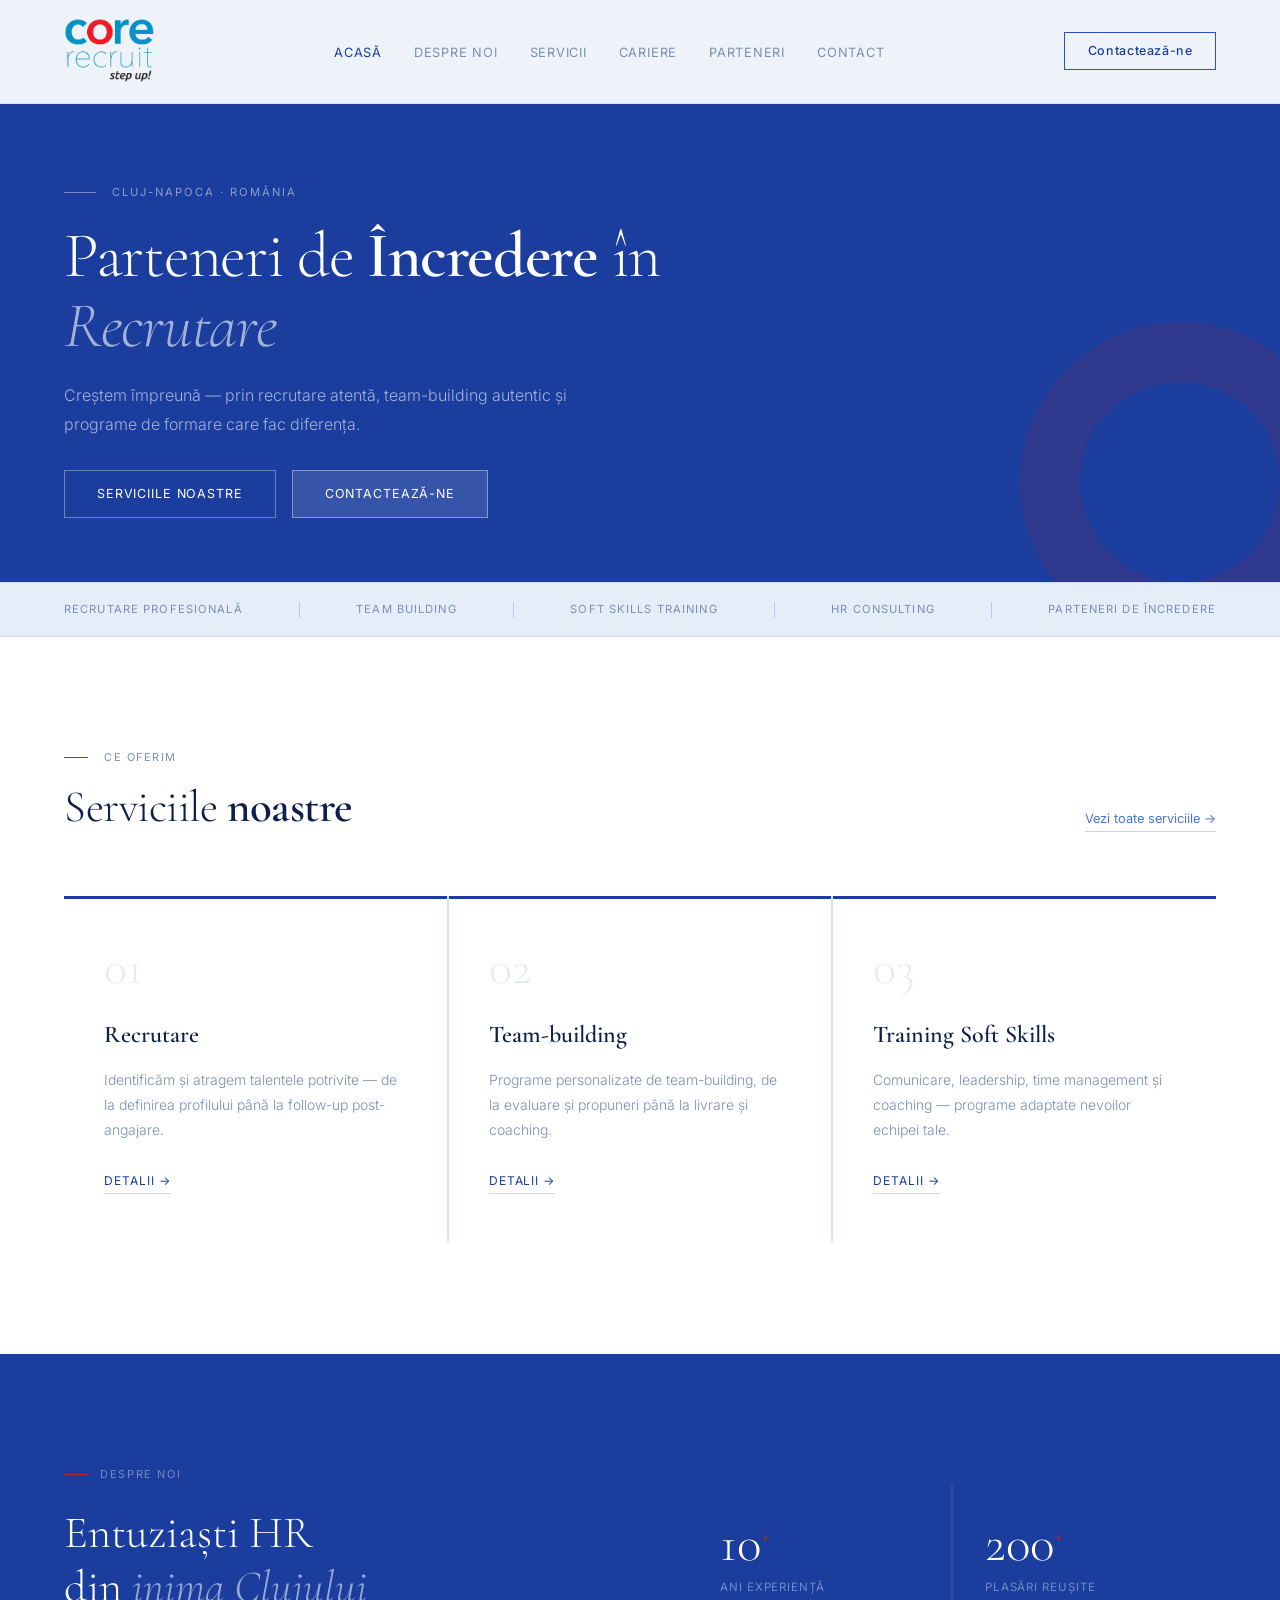
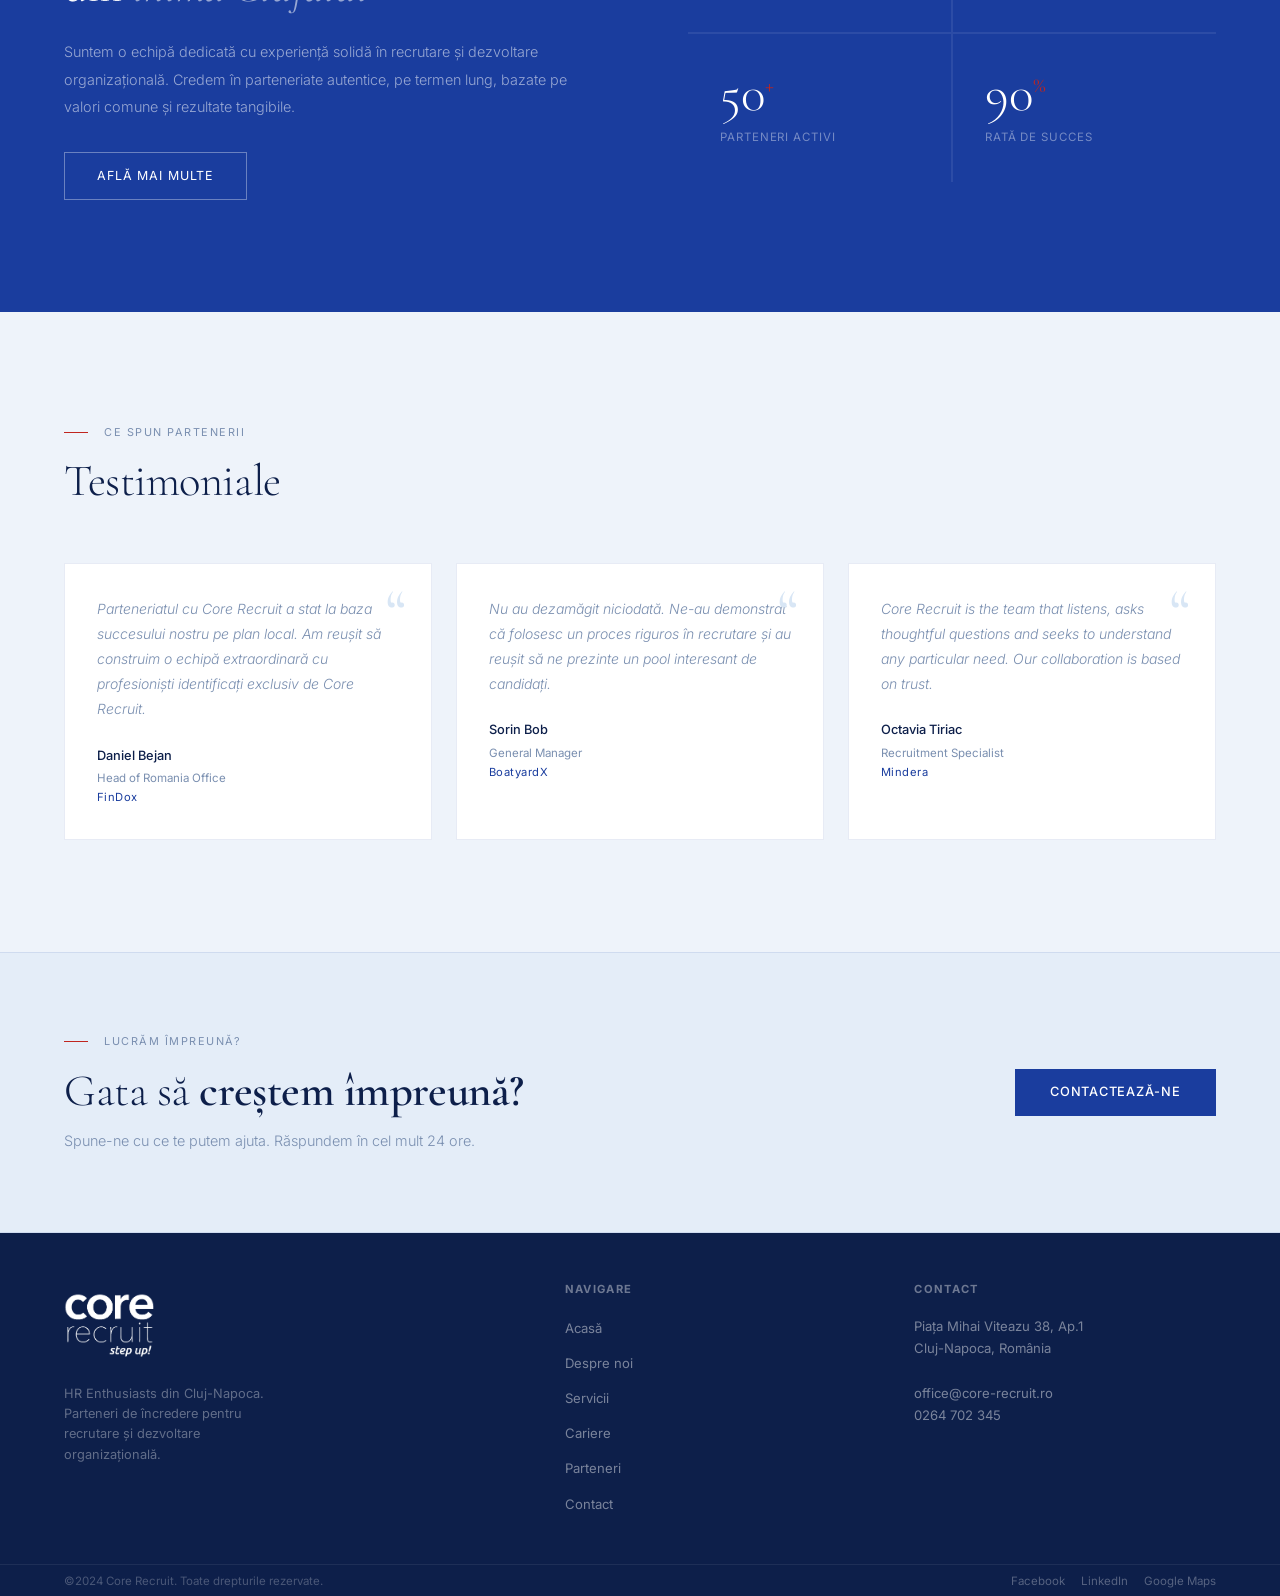
==== commit 72088a54: "Update index.html" ====
--- a/index.html
+++ b/index.html
@@ -12,11 +12,11 @@
   .hero {
     background: var(--blue); padding: 5rem 4rem 4rem; position: relative; overflow: hidden;
   }
-  .hero-watermark {
-  position: absolute; right: 4rem; top: 50%; transform: translateY(-50%);
-  font-family: 'Cormorant Garamond', serif; font-size: 180px; font-weight: 300;
-  color: rgba(255,255,255,0.06); line-height: 1; pointer-events: none; user-select: none;
-}
+  .hero::after {
+    content: ''; position: absolute; right: -60px; bottom: -60px;
+    width: 320px; height: 320px; border-radius: 50%;
+    border: 60px solid rgba(192,37,31,0.12); pointer-events: none;
+  }
   .hero-eyebrow { display: flex; align-items: center; gap: 1rem; margin-bottom: 1.2rem; }
   .hero-eyebrow .eyebrow-line { width: 32px; height: 1px; background: rgba(255,255,255,0.4); }
   .hero-eyebrow .eyebrow-text { font-size: 0.7rem; letter-spacing: 0.18em; text-transform: uppercase; color: rgba(255,255,255,0.5); }
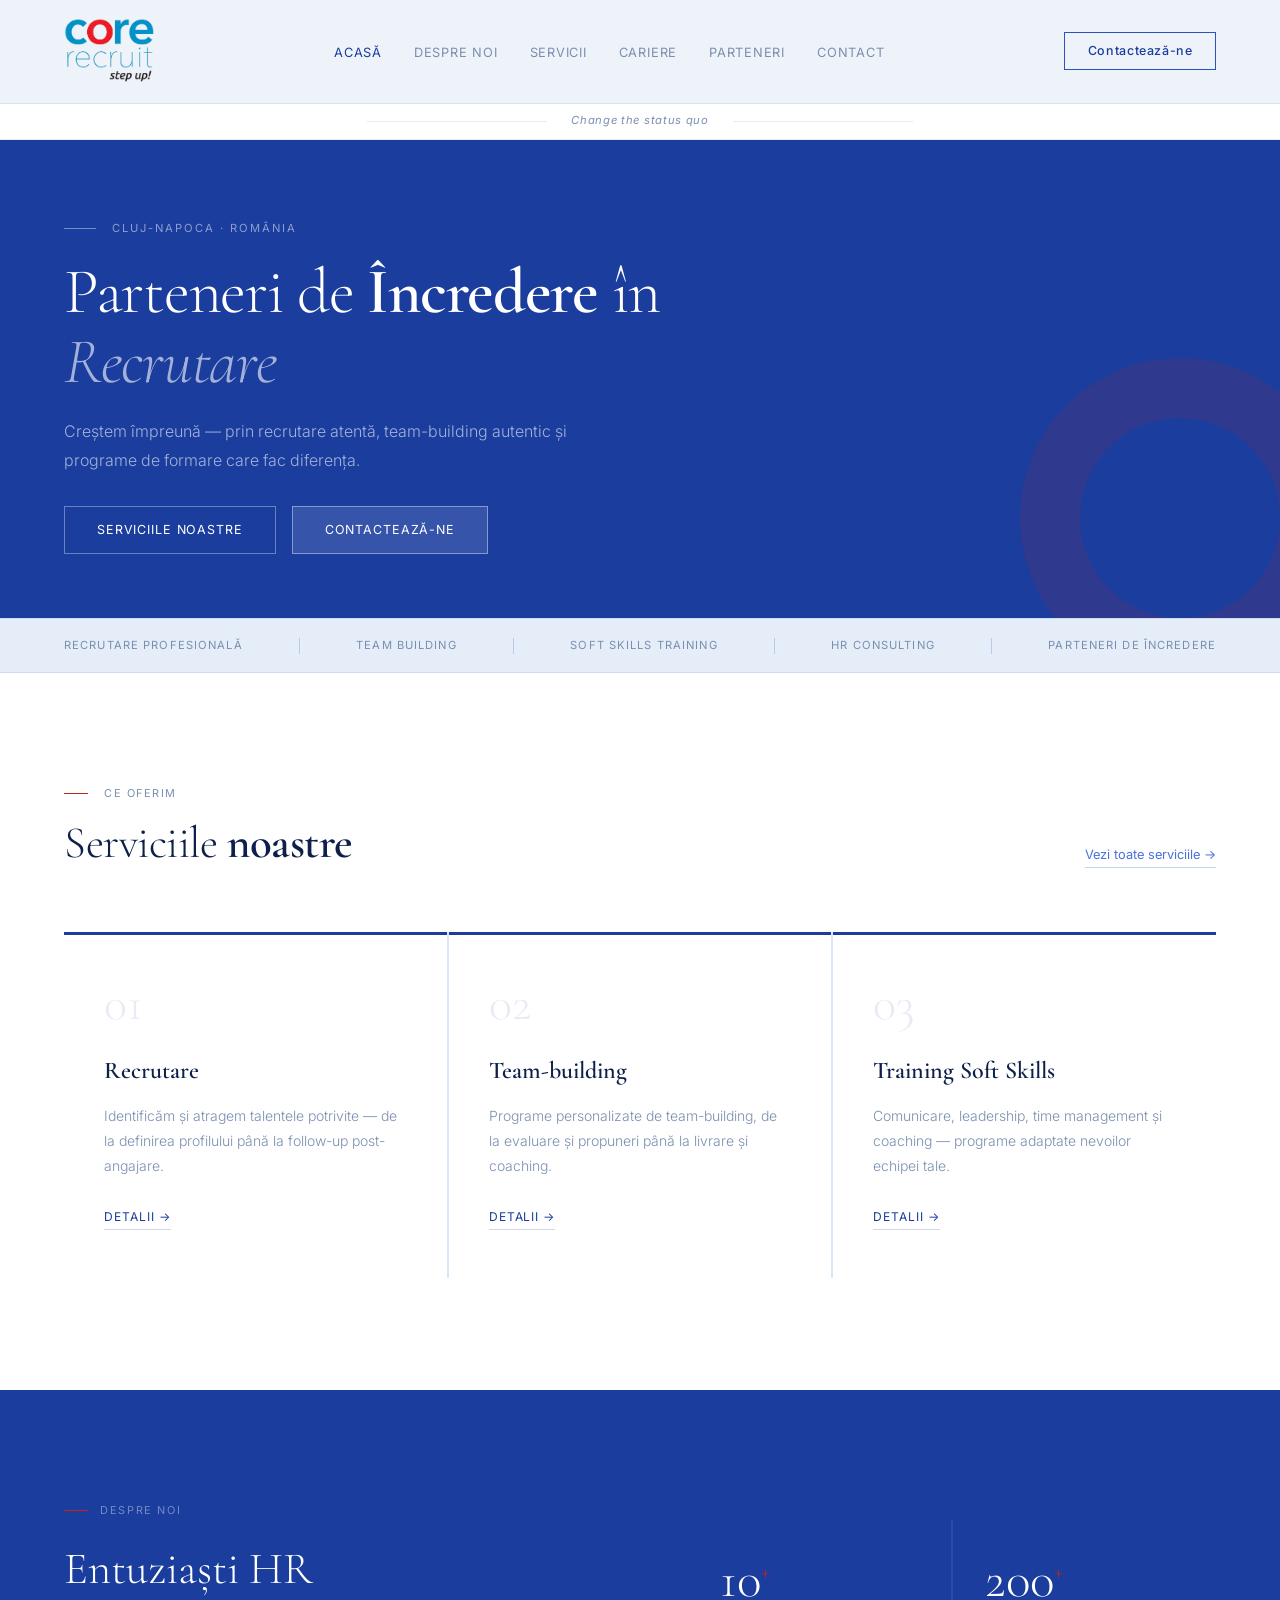
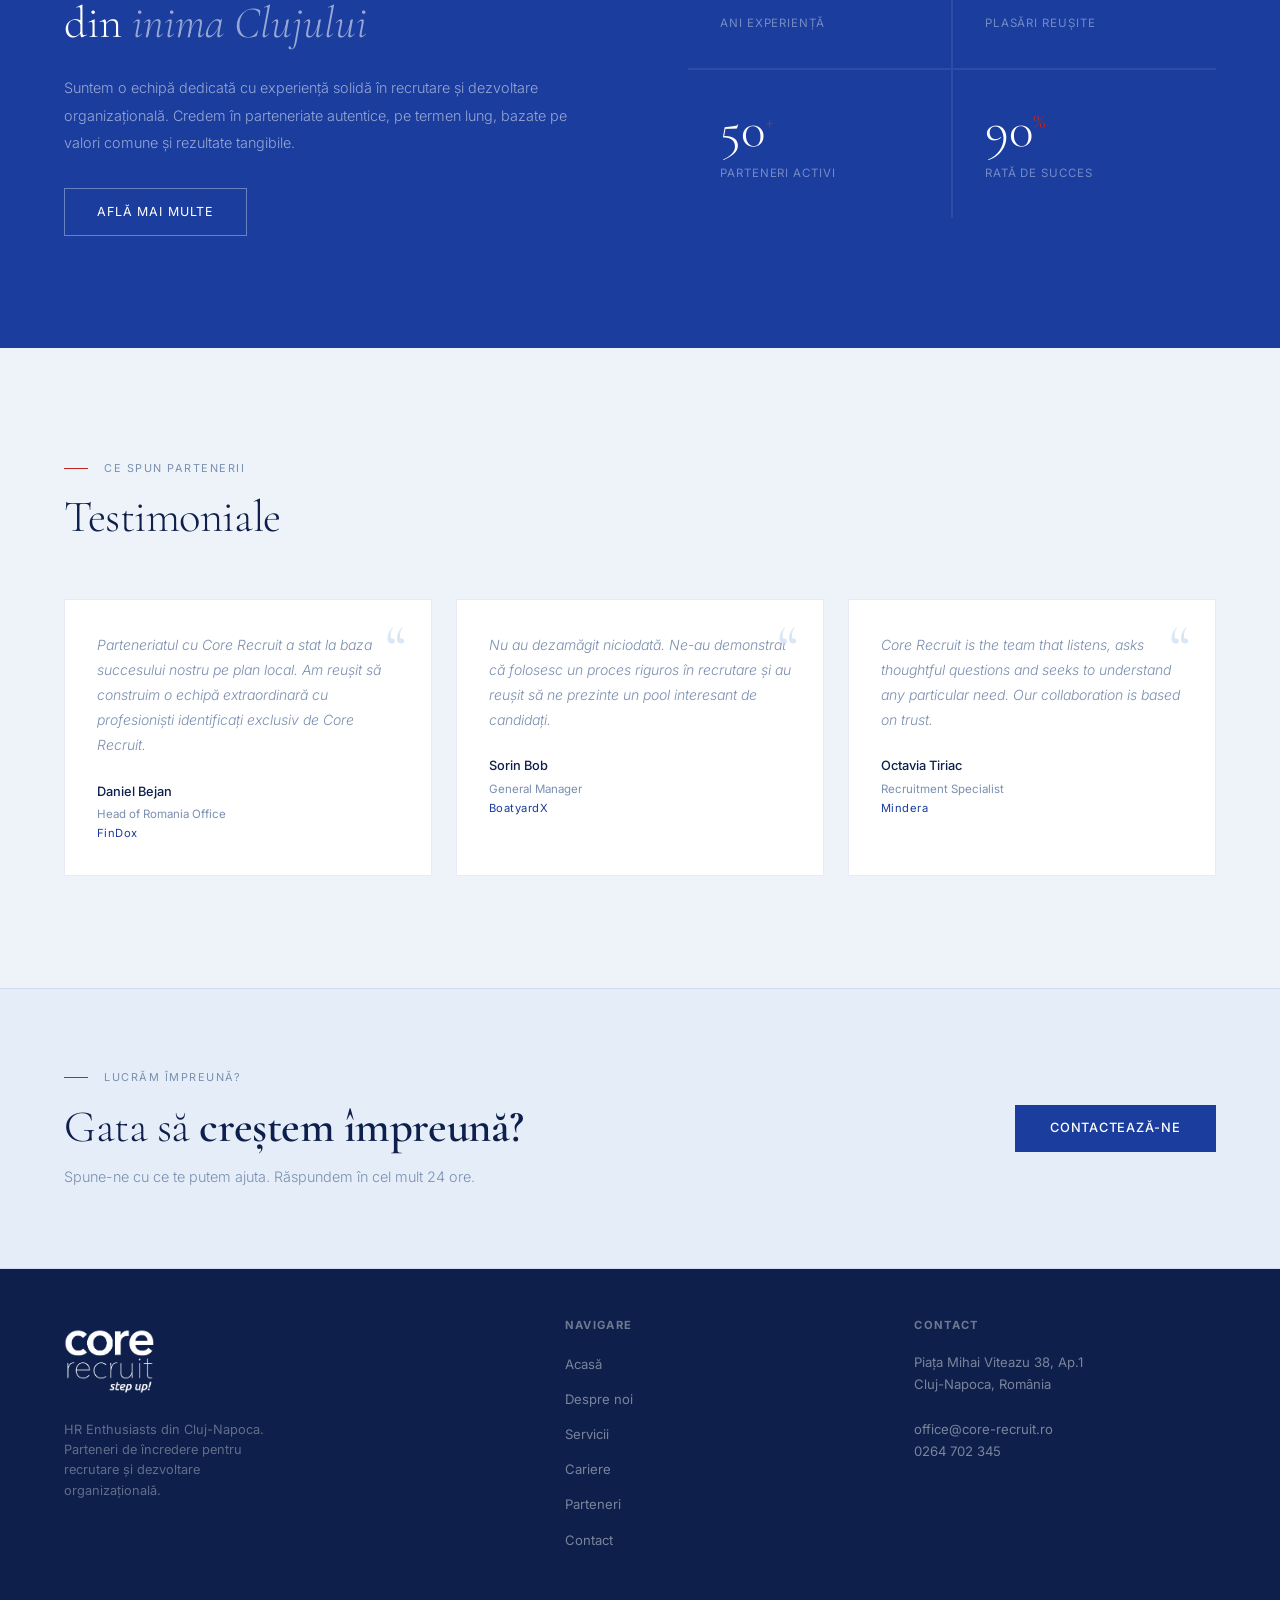
==== commit 2589f5fd: "Update index.html" ====
--- a/index.html
+++ b/index.html
@@ -4,6 +4,8 @@
 <meta charset="UTF-8">
 <meta name="viewport" content="width=device-width, initial-scale=1.0">
 <title>Core Recruit — HR Enthusiasts | Cluj-Napoca</title>
+<link rel="icon" type="image/png" href="/favicon.png">
+<link rel="icon" href="/favicon.ico">
 <meta name="description" content="Core Recruit — Agenție de recrutare, team-building și training din Cluj-Napoca. Parteneri de încredere pentru afacerea ta.">
 <link href="https://fonts.googleapis.com/css2?family=Cormorant+Garamond:ital,wght@0,300;0,400;0,600;1,300;1,400&family=Inter:wght@300;400;500&display=swap" rel="stylesheet">
 <link rel="stylesheet" href="css/styles.css">
--- a/css/styles.css
+++ b/css/styles.css
@@ -22,6 +22,16 @@
 .mobile-menu{display:none;flex-direction:column;position:fixed;top:64px;left:0;right:0;background:rgba(238,243,250,0.98);backdrop-filter:blur(16px);border-bottom:1px solid var(--border);padding:1.5rem 2rem;gap:1.2rem;z-index:99}
 .mobile-menu a{text-decoration:none;color:var(--text-mid);font-size:0.9rem;letter-spacing:0.06em;text-transform:uppercase}
 .mobile-menu.open{display:flex}
+
+/* TAGLINE STRIP */
+.tagline-strip{display:flex;align-items:center;justify-content:center;gap:1.5rem;height:36px;background:var(--white);border-bottom:1px solid var(--border);position:relative;z-index:98}
+.tagline-strip::before,.tagline-strip::after{content:'';flex:1;height:1px;background:var(--border);max-width:180px}
+.tagline-strip span{font-size:0.7rem;font-style:italic;color:var(--text-muted);letter-spacing:0.06em;white-space:nowrap}
+@media(max-width:960px){
+  .tagline-strip{height:30px}
+  .tagline-strip::before,.tagline-strip::after{max-width:50px}
+  .tagline-strip span{font-size:0.65rem}
+}
 
 /* BUTTONS */
 .btn-primary{background:var(--blue);color:white;border:none;padding:0.85rem 2.2rem;font-family:'Inter',sans-serif;font-size:0.8rem;font-weight:500;letter-spacing:0.06em;text-transform:uppercase;cursor:pointer;transition:all 0.25s;text-decoration:none;display:inline-block}
